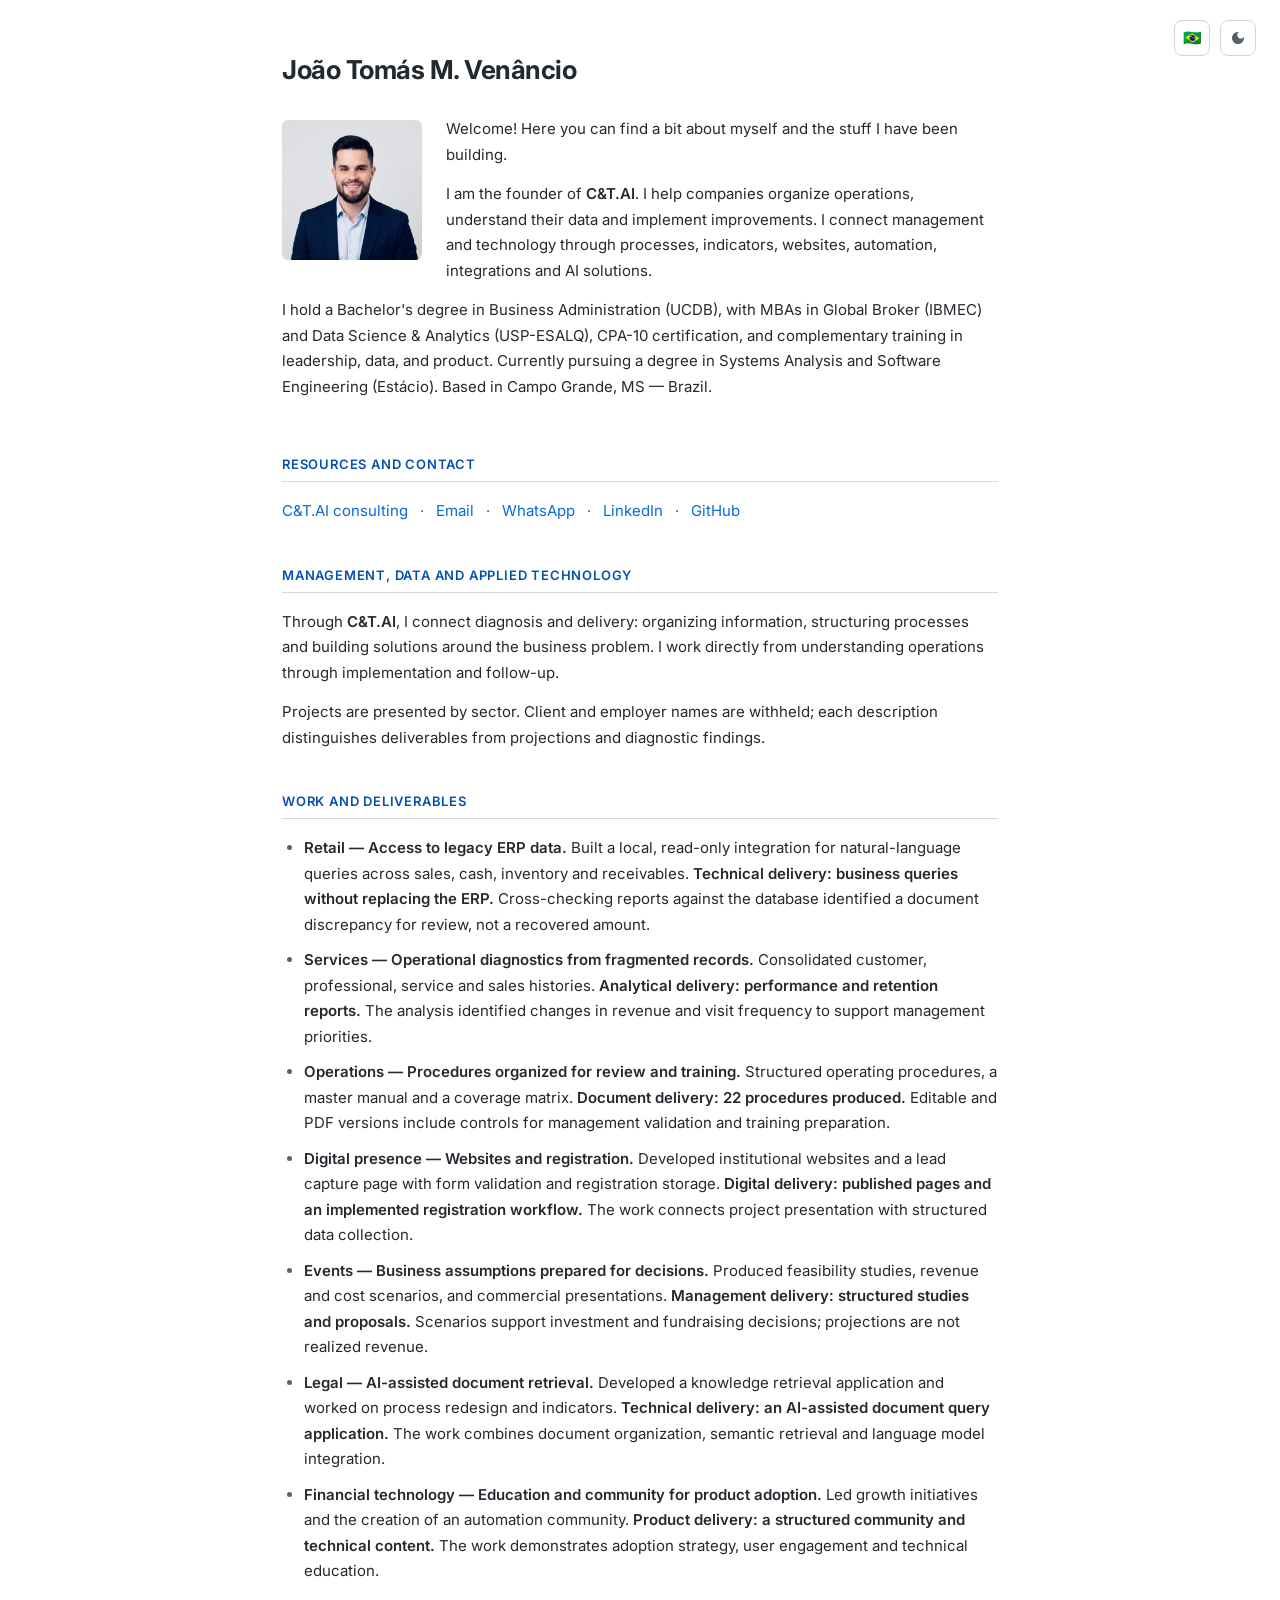
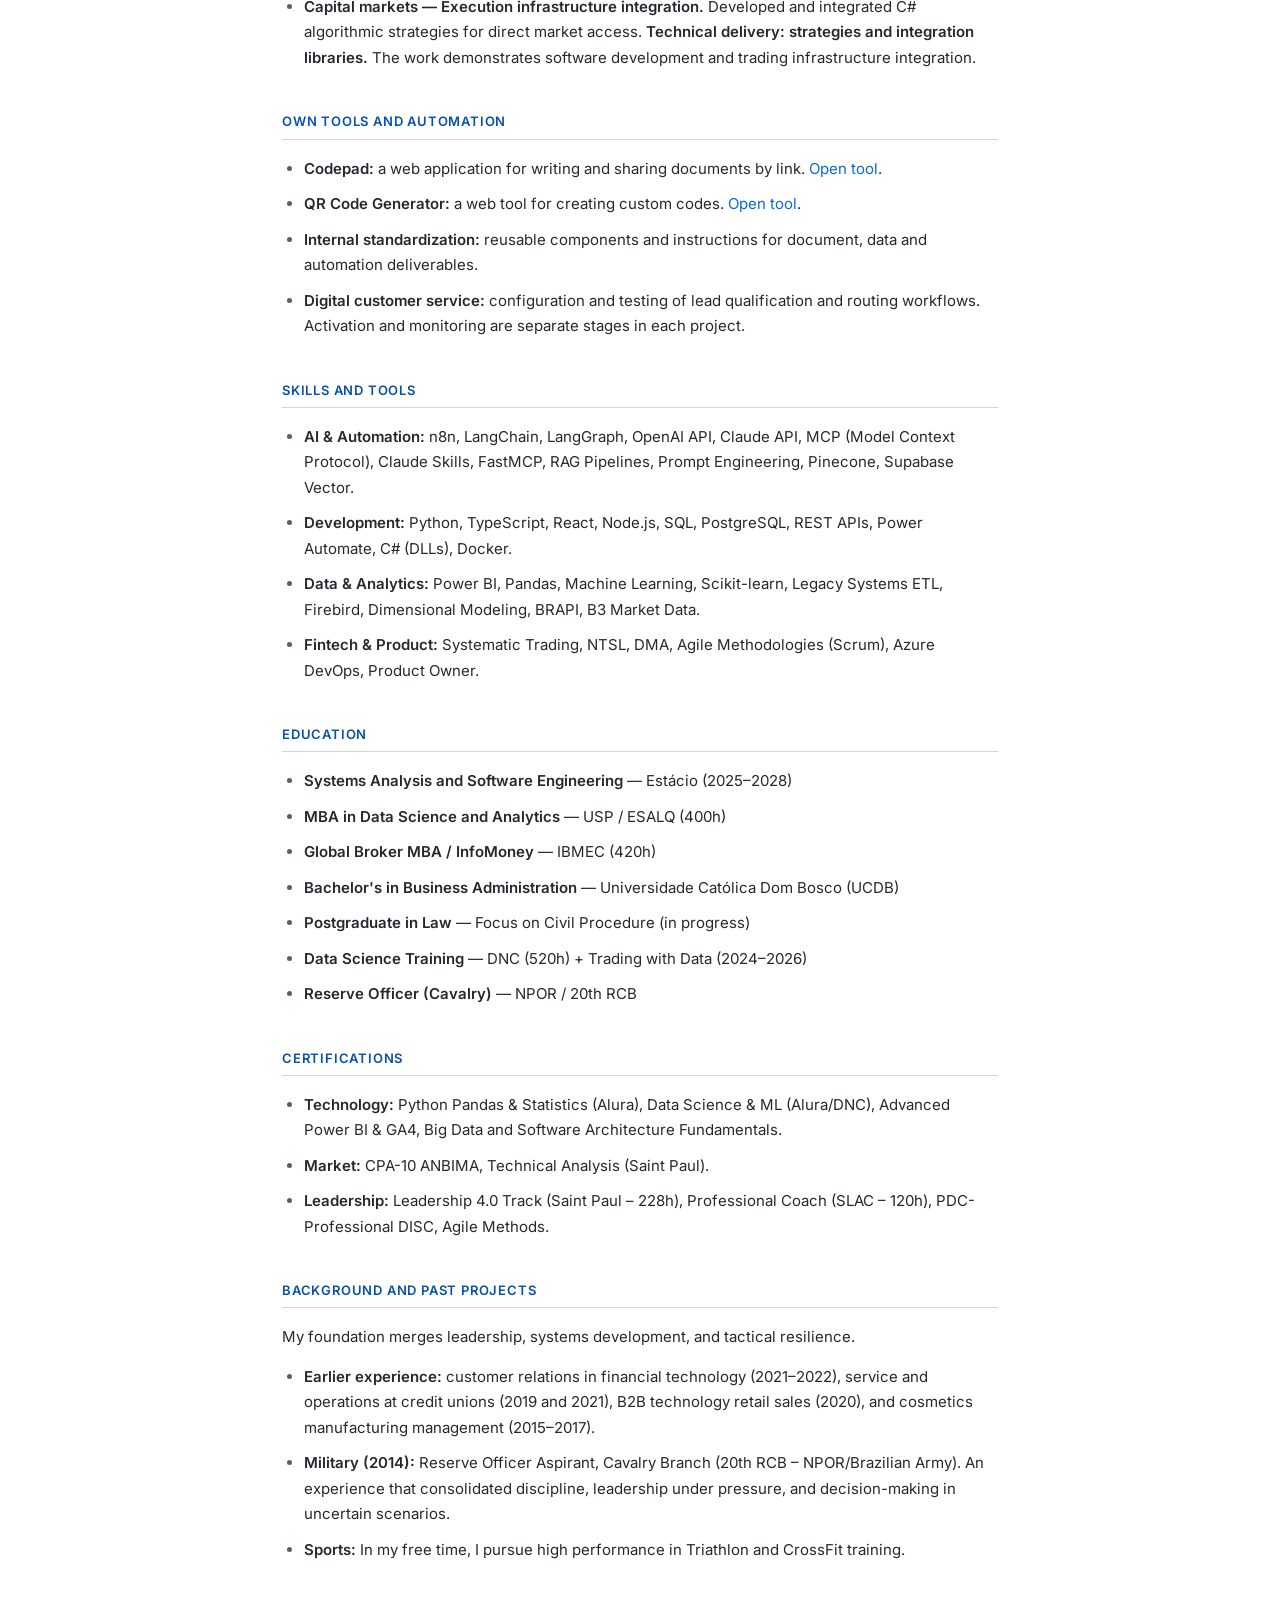
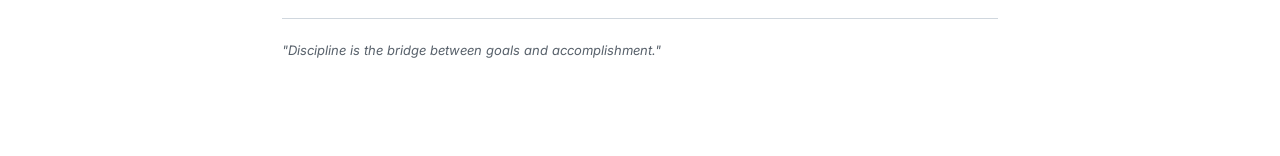
==== index-en.html @ 9bce6bfe "Align portfolio with management data and applied technology" ====
<!DOCTYPE html>
<html lang="en-US">
<head>
    <meta charset="UTF-8">
    <meta name="viewport" content="width=device-width, initial-scale=1.0">
    <title>João Tomás M. Venâncio | Portfolio</title><link rel="icon" type="image/png" href="assets/favicon.png">
    <meta name="description" content="Management, data and applied technology. Deliverables in processes, operational analysis, websites, automation and AI.">
    <style>
        @import url('https://fonts.googleapis.com/css2?family=Inter:wght@400;500;600;700&display=swap');

        :root {
            --bg: #ffffff;
            --text: #24292f;
            --muted: #57606a;
            --link: #0969da;
            --border: #d0d7de;
            --heading: #0550ae;
            --hover-bg: #f6f8fa;
        }

        [data-theme="dark"] {
            --bg: #0d1117;
            --text: #c9d1d9;
            --muted: #8b949e;
            --link: #58a6ff;
            --border: #30363d;
            --heading: #79c0ff;
            --hover-bg: #161b22;
        }

        * { box-sizing: border-box; margin: 0; padding: 0; }

        body {
            font-family: 'Inter', -apple-system, BlinkMacSystemFont, sans-serif;
            background: var(--bg);
            color: var(--text);
            line-height: 1.7;
            font-size: 15px;
            max-width: 780px;
            margin: 0 auto;
            padding: 48px 32px 80px;
            transition: background 0.3s, color 0.3s;
        }

        /* Controls */
        .controls {
            position: fixed;
            top: 20px;
            right: 24px;
            display: flex;
            gap: 10px;
            z-index: 100;
        }

        .ctrl-btn {
            background: var(--bg);
            border: 1px solid var(--border);
            border-radius: 8px;
            width: 36px;
            height: 36px;
            display: flex;
            align-items: center;
            justify-content: center;
            cursor: pointer;
            color: var(--muted);
            text-decoration: none;
            font-size: 15px;
            transition: all 0.2s;
        }

        .ctrl-btn:hover {
            color: var(--text);
            border-color: var(--muted);
            background: var(--hover-bg);
        }

        .ctrl-btn svg { width: 16px; height: 16px; fill: currentColor; }

        [data-theme="dark"] .icon-moon { display: none; }
        :root:not([data-theme="dark"]) .icon-sun { display: none; }

        /* Typography */
        h1 {
            font-size: 26px;
            font-weight: 700;
            letter-spacing: -0.5px;
            margin-bottom: 24px;
            color: var(--text);
        }

        h2 {
            font-size: 13px;
            font-weight: 600;
            color: var(--heading);
            text-transform: uppercase;
            letter-spacing: 0.8px;
            border-bottom: 1px solid var(--border);
            padding-bottom: 6px;
            margin: 40px 0 16px;
        }

        p {
            margin-bottom: 14px;
            color: var(--text);
        }

        a {
            color: var(--link);
            text-decoration: none;
        }

        a:hover { text-decoration: underline; }

        strong { font-weight: 600; }

        /* Intro with floated image */
        .intro::after {
            content: "";
            display: table;
            clear: both;
        }

        .profile-img {
            float: left;
            width: 140px;
            height: 140px;
            object-fit: cover;
            object-position: top;
            border-radius: 6px;
            margin: 4px 24px 12px 0;
            cursor: pointer;
            transition: opacity 0.3s;
        }

        .profile-img:hover { opacity: 0.85; }

        /* Lists */
        ul {
            padding-left: 22px;
            margin-bottom: 16px;
        }

        li {
            margin-bottom: 10px;
            color: var(--text);
        }

        li::marker {
            color: var(--muted);
        }

        /* Resources inline */
        .resources {
            list-style: none;
            padding-left: 0;
        }

        .resources li {
            display: inline;
            margin-right: 8px;
        }

        .resources li::after {
            content: " ·";
            color: var(--muted);
            margin-left: 8px;
        }

        .resources li:last-child::after { content: ""; }

        /* Footer quote */
        .closing {
            margin-top: 56px;
            padding-top: 20px;
            border-top: 1px solid var(--border);
            font-size: 13px;
            color: var(--muted);
            font-style: italic;
        }

        /* Mobile */
        @media (max-width: 600px) {
            body { padding: 64px 20px 60px; }

            .profile-img {
                float: none;
                display: block;
                width: 120px;
                height: 120px;
                margin: 0 0 20px;
            }

            h1 { font-size: 22px; }

            .controls { top: 14px; right: 14px; }
        }
    </style>
    <script>
        const savedTheme = localStorage.getItem('theme');
        if (savedTheme === 'dark') {
            document.documentElement.setAttribute('data-theme', 'dark');
        }
    </script>
</head>
<body>

    <div class="controls">
        <a href="index.html" class="ctrl-btn" title="Versão em Português">🇧🇷</a>
        <button id="theme-toggle" class="ctrl-btn" aria-label="Toggle theme">
            <svg class="icon-sun" viewBox="0 0 24 24"><path d="M12 7c-2.76 0-5 2.24-5 5s2.24 5 5 5 5-2.24 5-5-2.24-5-5-5zM2 13h2c.55 0 1-.45 1-1s-.45-1-1-1H2c-.55 0-1 .45-1 1s.45 1 1 1zm18 0h2c.55 0 1-.45 1-1s-.45-1-1-1h-2c-.55 0-1 .45-1 1s.45 1 1 1zM11 2v2c0 .55.45 1 1 1s1-.45 1-1V2c0-.55-.45-1-1-1s-1 .45-1 1zm0 18v2c0 .55.45 1 1 1s1-.45 1-1v-2c0-.55-.45-1-1-1s-1 .45-1 1zM5.99 4.58c-.39-.39-1.03-.39-1.41 0-.39.39-.39 1.03 0 1.41l1.06 1.06c.39.39 1.03.39 1.41 0 .39-.39.39-1.03 0-1.41L5.99 4.58zm12.37 12.37c-.39-.39-1.03-.39-1.41 0-.39.39-.39 1.03 0 1.41l1.06 1.06c.39.39 1.03.39 1.41 0 .39-.39.39-1.03 0-1.41l-1.06-1.06zm1.06-10.96c.39-.39.39-1.03 0-1.41-.39-.39-1.03-.39-1.41 0l-1.06 1.06c-.39.39-.39 1.03 0 1.41.39.39 1.03.39 1.41 0l1.06-1.06zM7.05 18.36c.39-.39.39-1.03 0-1.41-.39-.39-1.03-.39-1.41 0l-1.06 1.06c-.39.39-.39 1.03 0 1.41.39.39 1.03.39 1.41 0l1.06-1.06z"/></svg>
            <svg class="icon-moon" viewBox="0 0 24 24"><path d="M12 3c-4.97 0-9 4.03-9 9s4.03 9 9 9 9-4.03 9-9c0-.46-.04-.92-.1-1.36-.98 1.37-2.58 2.26-4.4 2.26-3.03 0-5.5-2.47-5.5-5.5 0-1.82.89-3.42 2.26-4.4-.44-.06-.9-.1-1.36-.1z"/></svg>
        </button>
    </div>

    <h1>João Tomás M. Venâncio</h1>

    <div class="intro">
        <img id="profile-photo" src="assets/image_jt.jpg" alt="João Tomás Venâncio" class="profile-img">

        <p>Welcome! Here you can find a bit about myself and the stuff I have been building.</p>

        <p>I am the founder of <strong>C&amp;T.AI</strong>. I help companies organize operations, understand their data and implement improvements. I connect management and technology through processes, indicators, websites, automation, integrations and AI solutions.</p>

        <p>I hold a Bachelor's degree in Business Administration (UCDB), with MBAs in Global Broker (IBMEC) and Data Science & Analytics (USP-ESALQ), CPA-10 certification, and complementary training in leadership, data, and product. Currently pursuing a degree in Systems Analysis and Software Engineering (Estácio). Based in Campo Grande, MS — Brazil.</p>
    </div>

    <h2>Resources and Contact</h2>
    <ul class="resources">
        <li><a href="https://codetrade.me/">C&amp;T.AI consulting</a></li>
        <li><a href="mailto:joao@codetrade.me">Email</a></li>
        <li><a href="https://wa.me/5567992265673" target="_blank" rel="noopener">WhatsApp</a></li>
        <li><a href="https://www.linkedin.com/in/joao-tomas-martins-venancio/" target="_blank" rel="noopener">LinkedIn</a></li>
        <li><a href="https://github.com/codetradeai" target="_blank" rel="noopener">GitHub</a></li>
    </ul>

    <h2>Management, Data and Applied Technology</h2>
    <p>Through <strong>C&amp;T.AI</strong>, I connect diagnosis and delivery: organizing information, structuring processes and building solutions around the business problem. I work directly from understanding operations through implementation and follow-up.</p>
    <p class="meta">Projects are presented by sector. Client and employer names are withheld; each description distinguishes deliverables from projections and diagnostic findings.</p>
    <h2>Work and deliverables</h2>
    <ul>
        <li><strong>Retail — Access to legacy ERP data.</strong> Built a local, read-only integration for natural-language queries across sales, cash, inventory and receivables. <strong>Technical delivery: business queries without replacing the ERP.</strong> Cross-checking reports against the database identified a document discrepancy for review, not a recovered amount.</li>
        <li><strong>Services — Operational diagnostics from fragmented records.</strong> Consolidated customer, professional, service and sales histories. <strong>Analytical delivery: performance and retention reports.</strong> The analysis identified changes in revenue and visit frequency to support management priorities.</li>
        <li><strong>Operations — Procedures organized for review and training.</strong> Structured operating procedures, a master manual and a coverage matrix. <strong>Document delivery: 22 procedures produced.</strong> Editable and PDF versions include controls for management validation and training preparation.</li>
        <li><strong>Digital presence — Websites and registration.</strong> Developed institutional websites and a lead capture page with form validation and registration storage. <strong>Digital delivery: published pages and an implemented registration workflow.</strong> The work connects project presentation with structured data collection.</li>
        <li><strong>Events — Business assumptions prepared for decisions.</strong> Produced feasibility studies, revenue and cost scenarios, and commercial presentations. <strong>Management delivery: structured studies and proposals.</strong> Scenarios support investment and fundraising decisions; projections are not realized revenue.</li>
        <li><strong>Legal — AI-assisted document retrieval.</strong> Developed a knowledge retrieval application and worked on process redesign and indicators. <strong>Technical delivery: an AI-assisted document query application.</strong> The work combines document organization, semantic retrieval and language model integration.</li>
        <li><strong>Financial technology — Education and community for product adoption.</strong> Led growth initiatives and the creation of an automation community. <strong>Product delivery: a structured community and technical content.</strong> The work demonstrates adoption strategy, user engagement and technical education.</li>
        <li><strong>Capital markets — Execution infrastructure integration.</strong> Developed and integrated C# algorithmic strategies for direct market access. <strong>Technical delivery: strategies and integration libraries.</strong> The work demonstrates software development and trading infrastructure integration.</li>
    </ul>
    <h2>Own tools and automation</h2>
    <ul>
        <li><strong>Codepad:</strong> a web application for writing and sharing documents by link. <a href="https://code-pad.codetrade.me/" target="_blank" rel="noopener">Open tool</a>.</li>
        <li><strong>QR Code Generator:</strong> a web tool for creating custom codes. <a href="https://qr-code.codetrade.me/" target="_blank" rel="noopener">Open tool</a>.</li>
        <li><strong>Internal standardization:</strong> reusable components and instructions for document, data and automation deliverables.</li>
        <li><strong>Digital customer service:</strong> configuration and testing of lead qualification and routing workflows. Activation and monitoring are separate stages in each project.</li>
    </ul>

    <h2>Skills and Tools</h2>
    <ul>
        <li><strong>AI & Automation:</strong> n8n, LangChain, LangGraph, OpenAI API, Claude API, MCP (Model Context Protocol), Claude Skills, FastMCP, RAG Pipelines, Prompt Engineering, Pinecone, Supabase Vector.</li>
        <li><strong>Development:</strong> Python, TypeScript, React, Node.js, SQL, PostgreSQL, REST APIs, Power Automate, C# (DLLs), Docker.</li>
        <li><strong>Data & Analytics:</strong> Power BI, Pandas, Machine Learning, Scikit-learn, Legacy Systems ETL, Firebird, Dimensional Modeling, BRAPI, B3 Market Data.</li>
        <li><strong>Fintech & Product:</strong> Systematic Trading, NTSL, DMA, Agile Methodologies (Scrum), Azure DevOps, Product Owner.</li>
    </ul>

    <h2>Education</h2>
    <ul>
        <li><strong>Systems Analysis and Software Engineering</strong> — Estácio (2025–2028)</li>
        <li><strong>MBA in Data Science and Analytics</strong> — USP / ESALQ (400h)</li>
        <li><strong>Global Broker MBA / InfoMoney</strong> — IBMEC (420h)</li>
        <li><strong>Bachelor's in Business Administration</strong> — Universidade Católica Dom Bosco (UCDB)</li>
        <li><strong>Postgraduate in Law</strong> — Focus on Civil Procedure (in progress)</li>
        <li><strong>Data Science Training</strong> — DNC (520h) + Trading with Data (2024–2026)</li>
        <li><strong>Reserve Officer (Cavalry)</strong> — NPOR / 20th RCB</li>
    </ul>

    <h2>Certifications</h2>
    <ul>
        <li><strong>Technology:</strong> Python Pandas & Statistics (Alura), Data Science & ML (Alura/DNC), Advanced Power BI & GA4, Big Data and Software Architecture Fundamentals.</li>
        <li><strong>Market:</strong> CPA-10 ANBIMA, Technical Analysis (Saint Paul).</li>
        <li><strong>Leadership:</strong> Leadership 4.0 Track (Saint Paul – 228h), Professional Coach (SLAC – 120h), PDC-Professional DISC, Agile Methods.</li>
    </ul>

    <h2>Background and Past Projects</h2>
    <p>My foundation merges leadership, systems development, and tactical resilience.</p>
    <ul>
        <li><strong>Earlier experience:</strong> customer relations in financial technology (2021–2022), service and operations at credit unions (2019 and 2021), B2B technology retail sales (2020), and cosmetics manufacturing management (2015–2017).</li>
        <li><strong>Military (2014):</strong> Reserve Officer Aspirant, Cavalry Branch (20th RCB – NPOR/Brazilian Army). An experience that consolidated discipline, leadership under pressure, and decision-making in uncertain scenarios.</li>
        <li><strong>Sports:</strong> In my free time, I pursue high performance in Triathlon and CrossFit training.</li>
    </ul>

    <p class="closing">"Discipline is the bridge between goals and accomplishment."</p>

    <script>
        const themeToggleBtn = document.getElementById('theme-toggle');
        const profilePhoto = document.getElementById('profile-photo');

        themeToggleBtn.addEventListener('click', () => {
            let theme = document.documentElement.getAttribute('data-theme');
            let switchToTheme = theme === 'dark' ? 'light' : 'dark';

            if (switchToTheme === 'dark') {
                document.documentElement.setAttribute('data-theme', 'dark');
            } else {
                document.documentElement.removeAttribute('data-theme');
            }
            localStorage.setItem('theme', switchToTheme);
        });

        if (profilePhoto) {
            const savedPhoto = localStorage.getItem('profilePhoto');
            if (savedPhoto) profilePhoto.src = savedPhoto;

            profilePhoto.addEventListener('click', () => {
                const isDefault = profilePhoto.src.endsWith('assets/image_jt.jpg');
                const newSrc = isDefault ? 'assets/image_jt_2.JPG' : 'assets/image_jt.jpg';
                profilePhoto.src = newSrc;
                localStorage.setItem('profilePhoto', newSrc);
            });
        }
    </script>
</body>
</html>
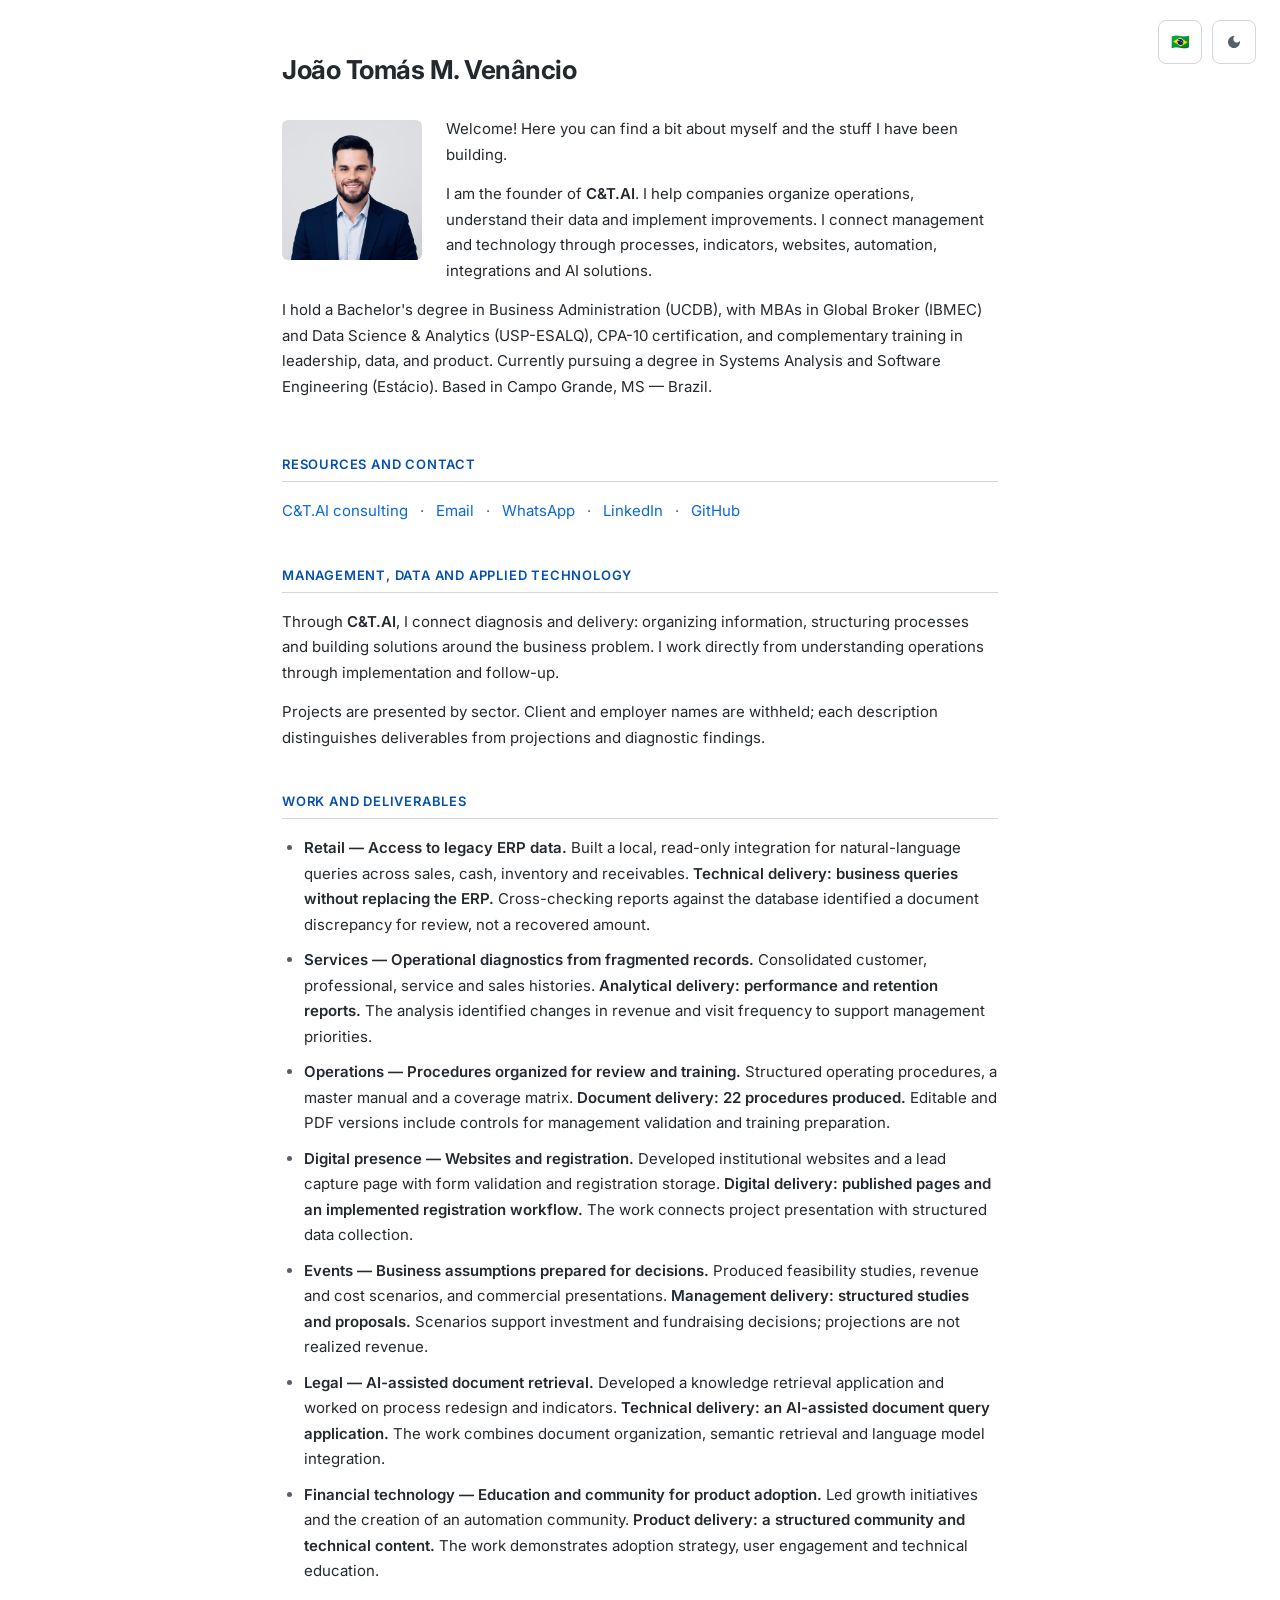
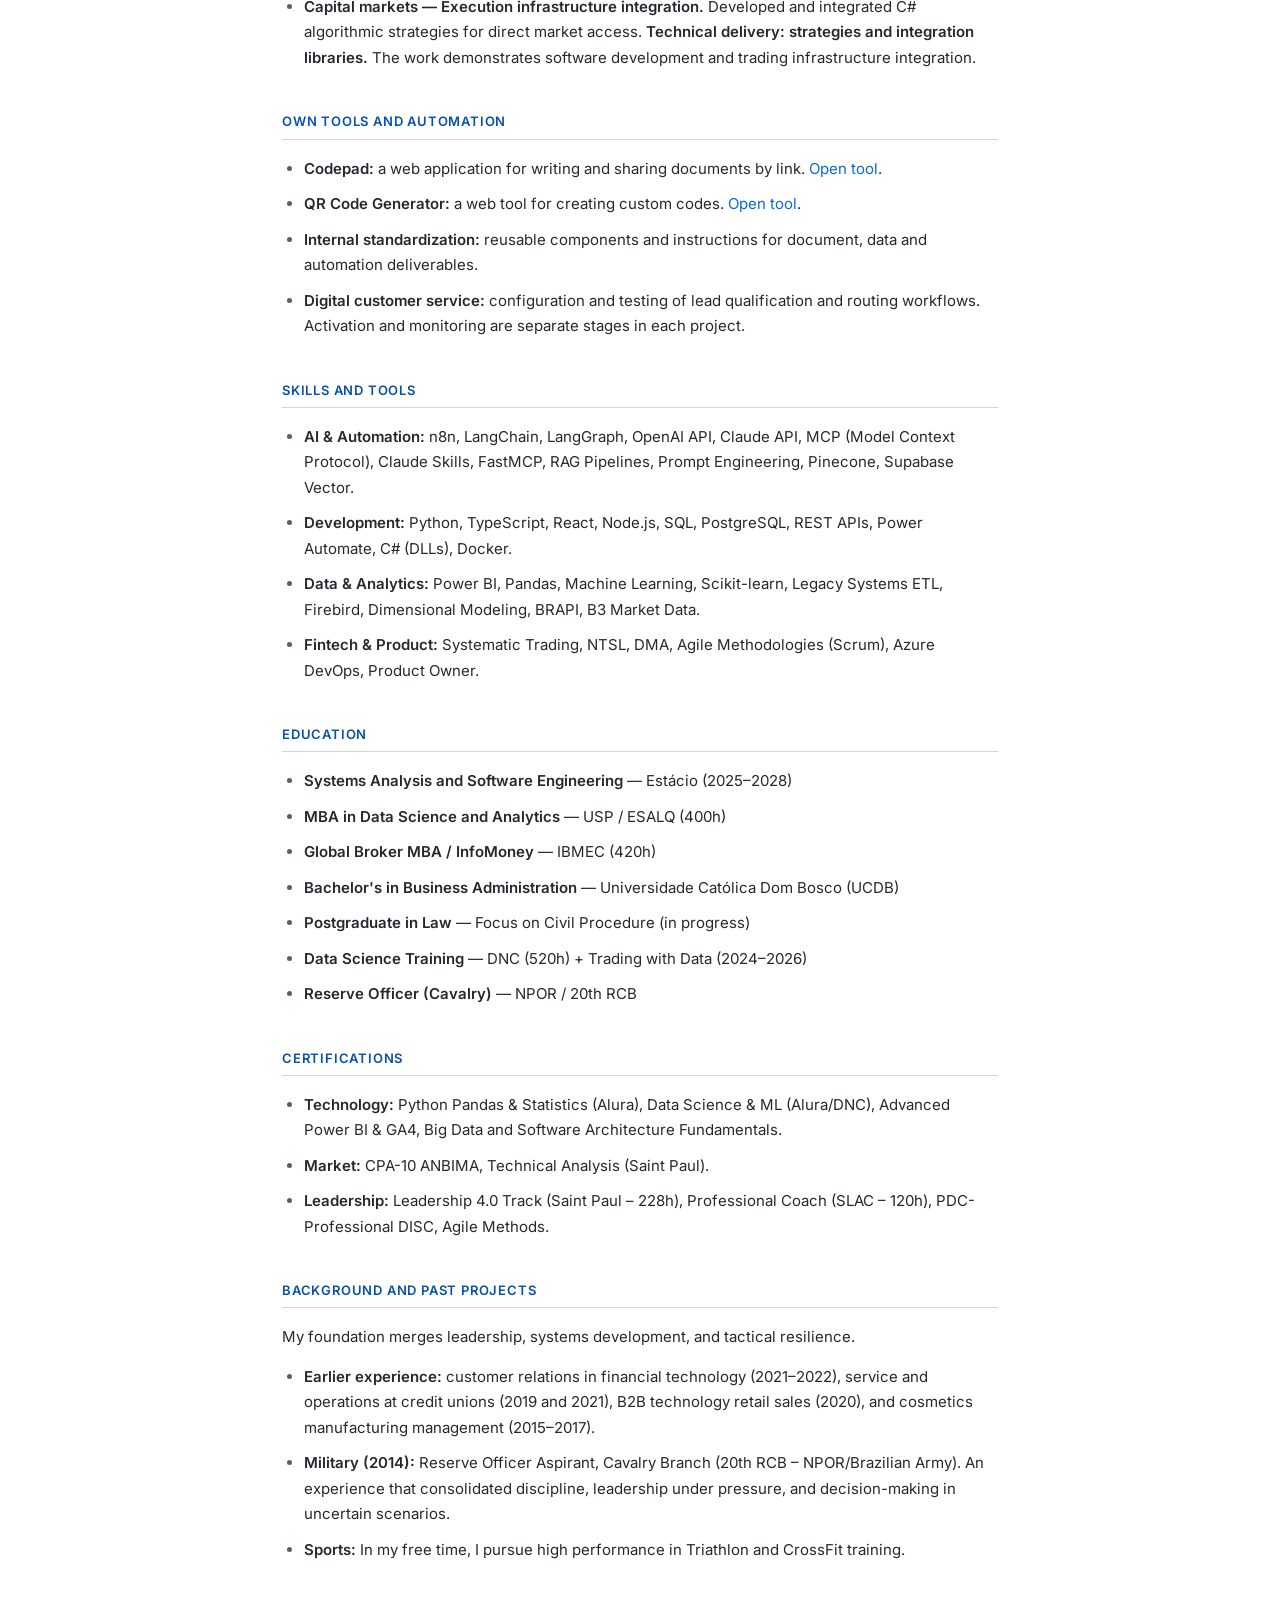
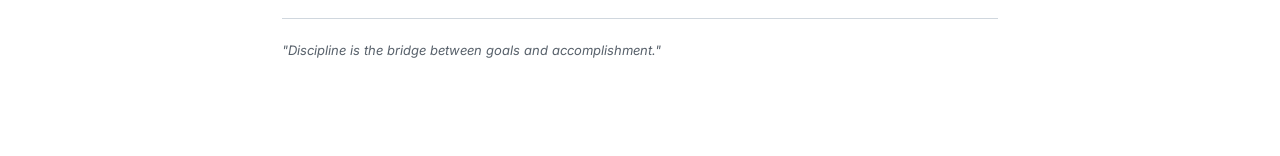
==== commit 9543db26: "Refine portfolio feedback and respect reduced motion" ====
--- a/index-en.html
+++ b/index-en.html
@@ -201,6 +201,7 @@
             document.documentElement.setAttribute('data-theme', 'dark');
         }
     </script>
+    <link rel="stylesheet" href="assets/motion.css?v=1">
 </head>
 <body>
 
@@ -215,7 +216,7 @@
     <h1>João Tomás M. Venâncio</h1>
 
     <div class="intro">
-        <img id="profile-photo" src="assets/image_jt.jpg" alt="João Tomás Venâncio" class="profile-img">
+        <img id="profile-photo" src="assets/image_jt.jpg" alt="João Tomás Venâncio" class="profile-img" role="button" tabindex="0" aria-label="Change profile photo">
 
         <p>Welcome! Here you can find a bit about myself and the stuff I have been building.</p>
 
@@ -308,6 +309,9 @@
         });
 
         if (profilePhoto) {
+            profilePhoto.addEventListener('keydown', event => {
+                if (event.key === 'Enter' || event.key === ' ') { event.preventDefault(); profilePhoto.click(); }
+            });
             const savedPhoto = localStorage.getItem('profilePhoto');
             if (savedPhoto) profilePhoto.src = savedPhoto;
 
--- a/assets/motion.css
+++ b/assets/motion.css
@@ -0,0 +1,12 @@
+/* Subtle feedback while preserving the portfolio typography and palette. */
+:root { --motion-fast: 150ms; }
+body, p, li, h1, h2, a, .ctrl-btn, .closing, .meta { transition: color 180ms ease, background-color 180ms ease, border-color 180ms ease; }
+a:focus-visible, button:focus-visible, .profile-img:focus-visible { outline: 2px solid var(--link); outline-offset: 4px; }
+.ctrl-btn { min-width: 44px; min-height: 44px; transition: color var(--motion-fast) ease, background-color var(--motion-fast) ease, border-color var(--motion-fast) ease, transform var(--motion-fast) ease; }
+.ctrl-btn:active { transform: scale(.96); }
+a:not(.ctrl-btn) { text-decoration: underline; text-decoration-color: transparent; text-underline-offset: 3px; transition: color var(--motion-fast) ease, text-decoration-color var(--motion-fast) ease; }
+a:not(.ctrl-btn):is(:hover, :focus-visible) { text-decoration-color: currentColor; }
+@media (prefers-reduced-motion: reduce) {
+  *, *::before, *::after { animation: none !important; transition: none !important; scroll-behavior: auto !important; }
+  .ctrl-btn:active { transform: none; }
+}
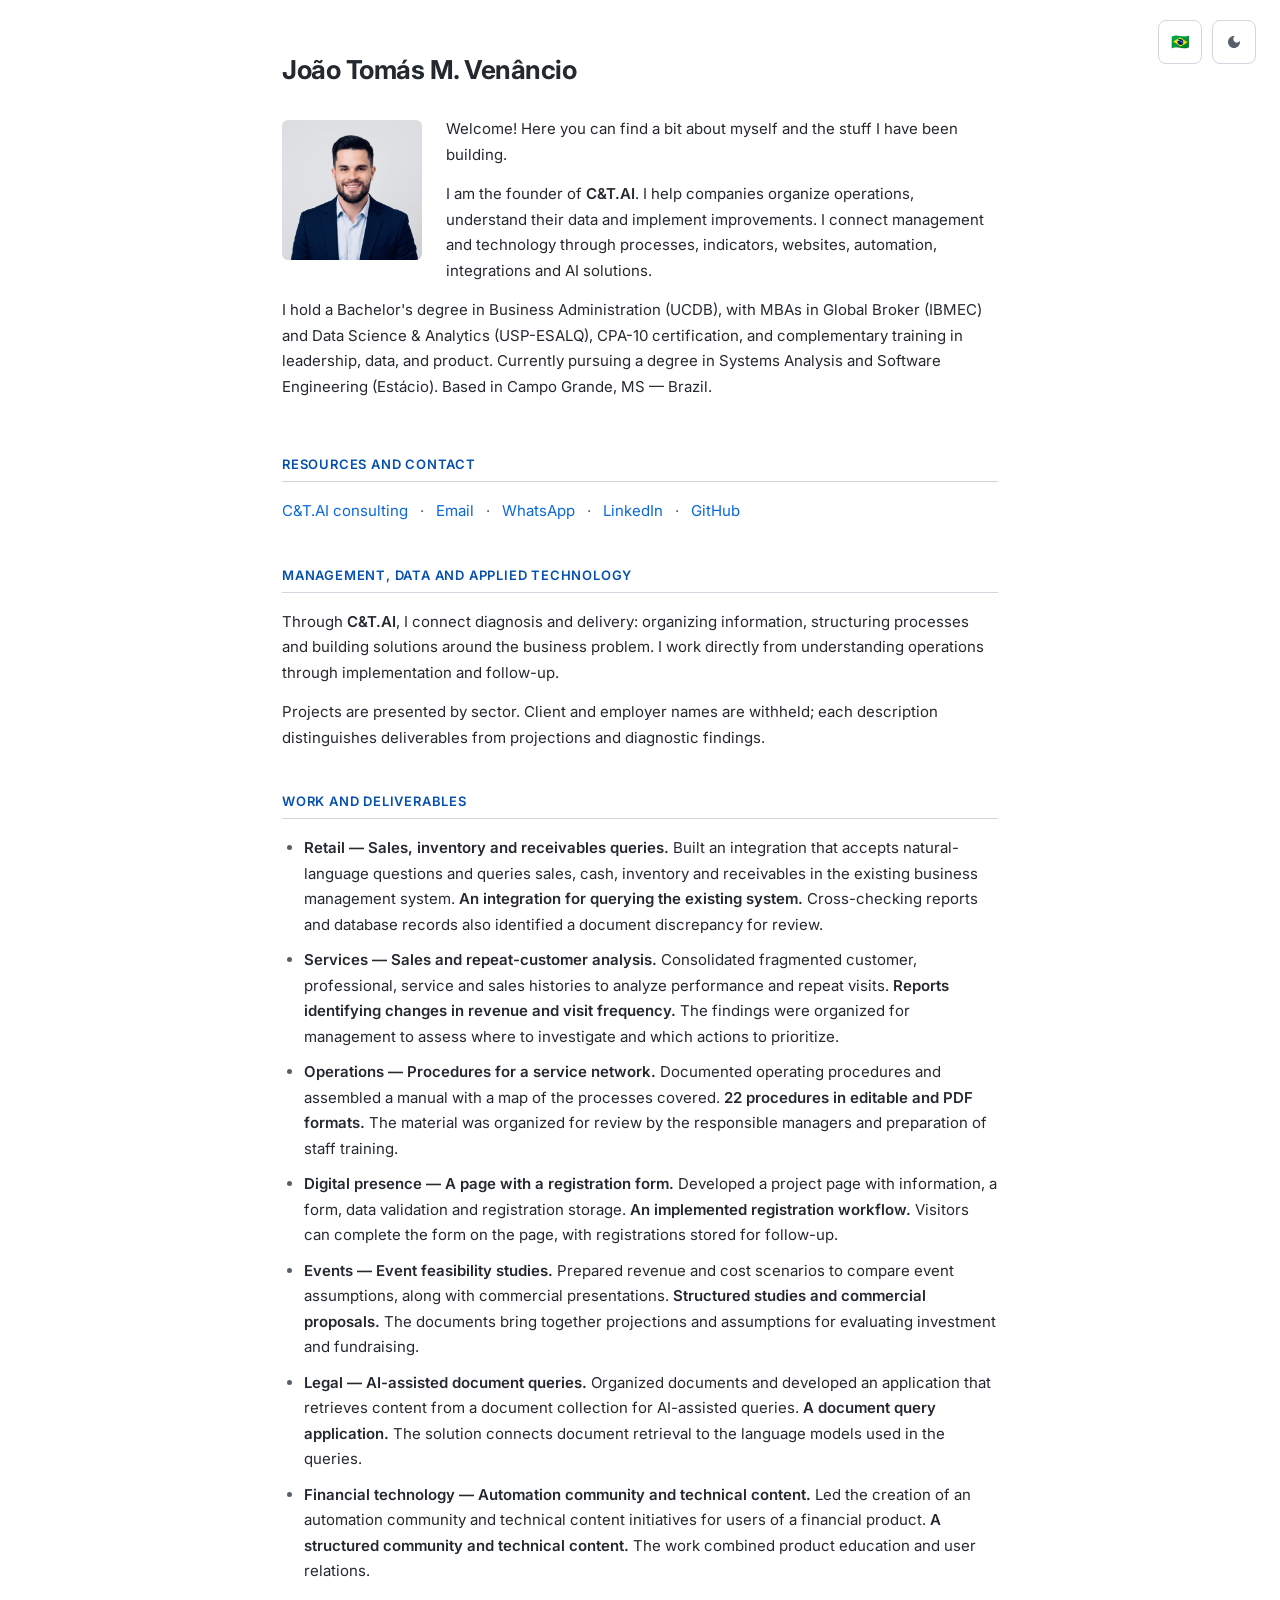
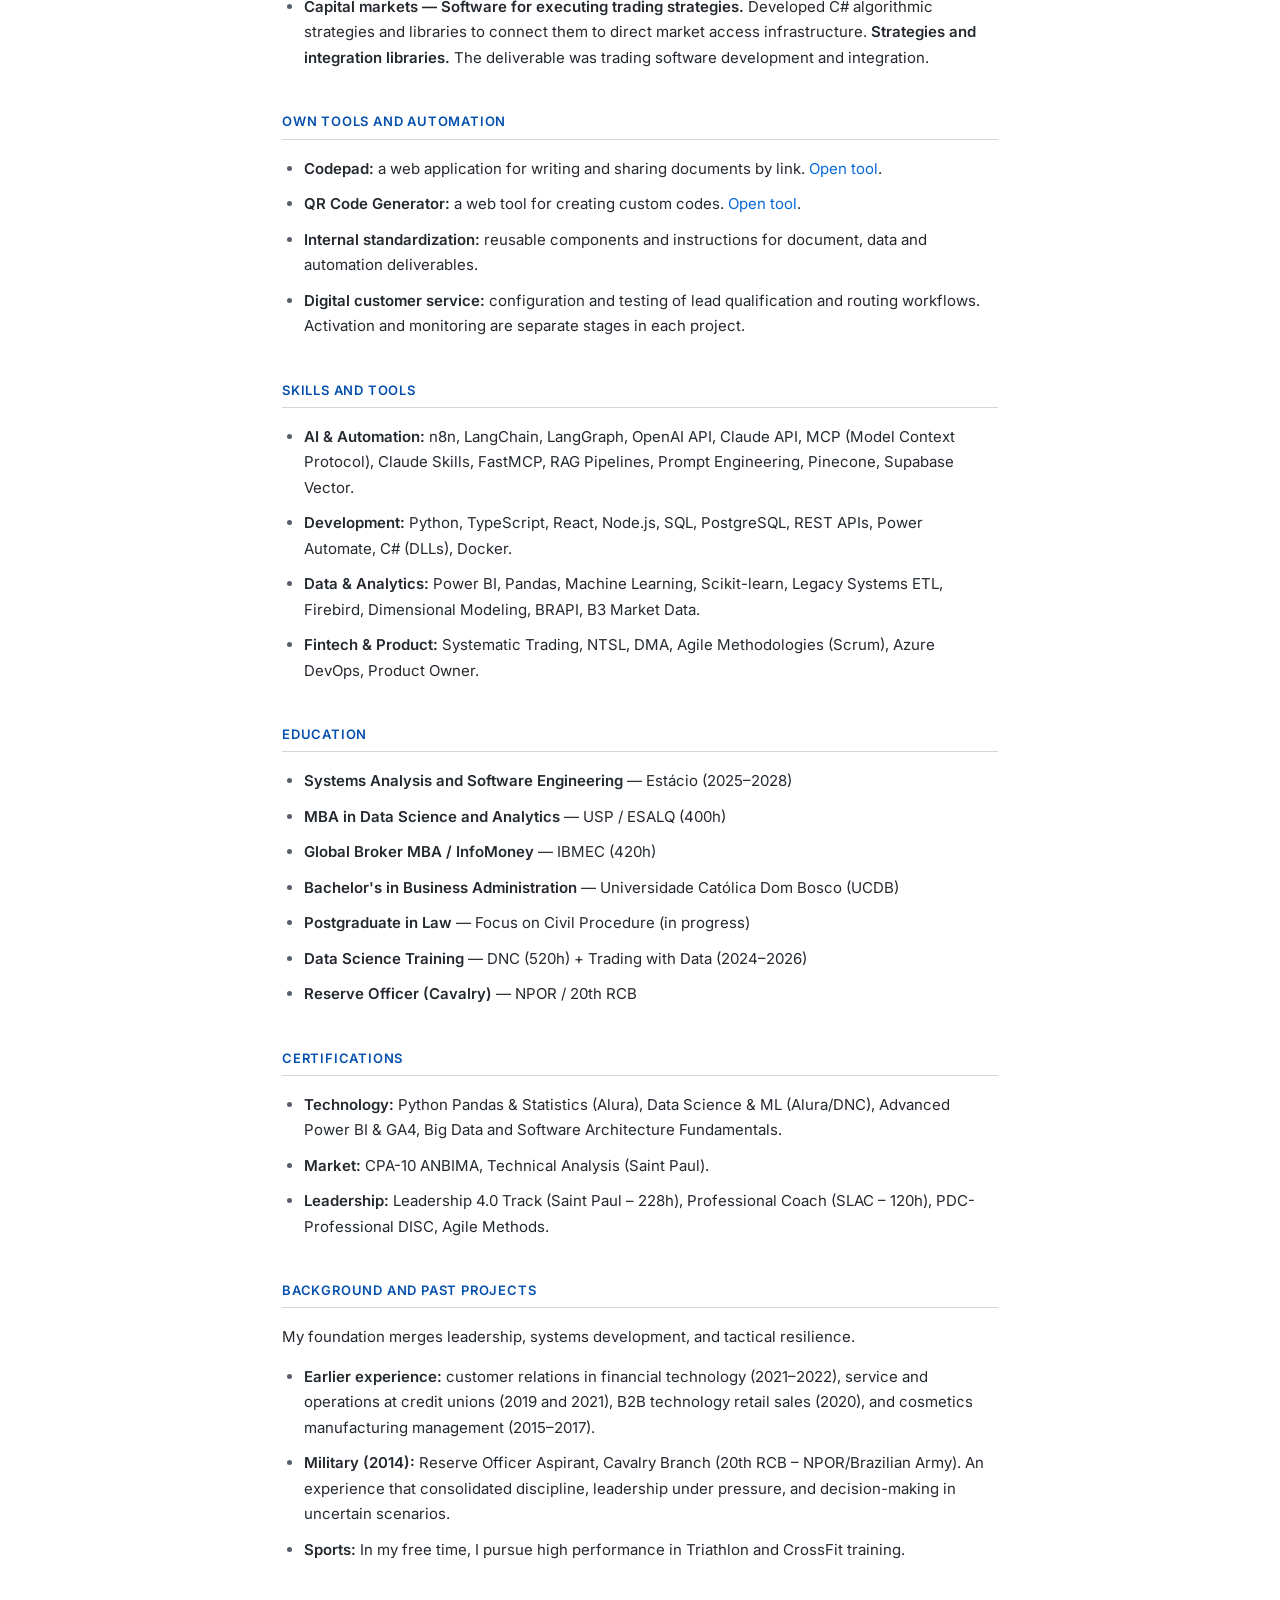
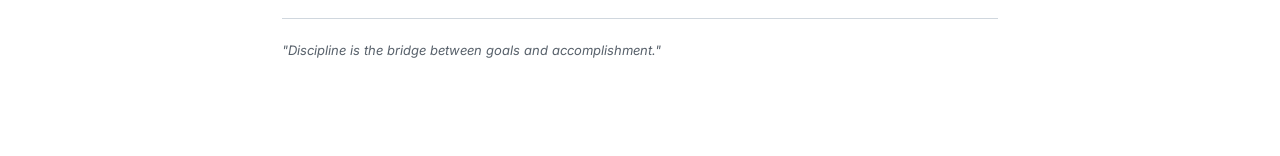
==== commit 067471a0: "Clarify project work and deliverables in both languages" ====
--- a/index-en.html
+++ b/index-en.html
@@ -239,14 +239,14 @@
     <p class="meta">Projects are presented by sector. Client and employer names are withheld; each description distinguishes deliverables from projections and diagnostic findings.</p>
     <h2>Work and deliverables</h2>
     <ul>
-        <li><strong>Retail — Access to legacy ERP data.</strong> Built a local, read-only integration for natural-language queries across sales, cash, inventory and receivables. <strong>Technical delivery: business queries without replacing the ERP.</strong> Cross-checking reports against the database identified a document discrepancy for review, not a recovered amount.</li>
-        <li><strong>Services — Operational diagnostics from fragmented records.</strong> Consolidated customer, professional, service and sales histories. <strong>Analytical delivery: performance and retention reports.</strong> The analysis identified changes in revenue and visit frequency to support management priorities.</li>
-        <li><strong>Operations — Procedures organized for review and training.</strong> Structured operating procedures, a master manual and a coverage matrix. <strong>Document delivery: 22 procedures produced.</strong> Editable and PDF versions include controls for management validation and training preparation.</li>
-        <li><strong>Digital presence — Websites and registration.</strong> Developed institutional websites and a lead capture page with form validation and registration storage. <strong>Digital delivery: published pages and an implemented registration workflow.</strong> The work connects project presentation with structured data collection.</li>
-        <li><strong>Events — Business assumptions prepared for decisions.</strong> Produced feasibility studies, revenue and cost scenarios, and commercial presentations. <strong>Management delivery: structured studies and proposals.</strong> Scenarios support investment and fundraising decisions; projections are not realized revenue.</li>
-        <li><strong>Legal — AI-assisted document retrieval.</strong> Developed a knowledge retrieval application and worked on process redesign and indicators. <strong>Technical delivery: an AI-assisted document query application.</strong> The work combines document organization, semantic retrieval and language model integration.</li>
-        <li><strong>Financial technology — Education and community for product adoption.</strong> Led growth initiatives and the creation of an automation community. <strong>Product delivery: a structured community and technical content.</strong> The work demonstrates adoption strategy, user engagement and technical education.</li>
-        <li><strong>Capital markets — Execution infrastructure integration.</strong> Developed and integrated C# algorithmic strategies for direct market access. <strong>Technical delivery: strategies and integration libraries.</strong> The work demonstrates software development and trading infrastructure integration.</li>
+        <li><strong>Retail — Sales, inventory and receivables queries.</strong> Built an integration that accepts natural-language questions and queries sales, cash, inventory and receivables in the existing business management system. <strong>An integration for querying the existing system.</strong> Cross-checking reports and database records also identified a document discrepancy for review.</li>
+        <li><strong>Services — Sales and repeat-customer analysis.</strong> Consolidated fragmented customer, professional, service and sales histories to analyze performance and repeat visits. <strong>Reports identifying changes in revenue and visit frequency.</strong> The findings were organized for management to assess where to investigate and which actions to prioritize.</li>
+        <li><strong>Operations — Procedures for a service network.</strong> Documented operating procedures and assembled a manual with a map of the processes covered. <strong>22 procedures in editable and PDF formats.</strong> The material was organized for review by the responsible managers and preparation of staff training.</li>
+        <li><strong>Digital presence — A page with a registration form.</strong> Developed a project page with information, a form, data validation and registration storage. <strong>An implemented registration workflow.</strong> Visitors can complete the form on the page, with registrations stored for follow-up.</li>
+        <li><strong>Events — Event feasibility studies.</strong> Prepared revenue and cost scenarios to compare event assumptions, along with commercial presentations. <strong>Structured studies and commercial proposals.</strong> The documents bring together projections and assumptions for evaluating investment and fundraising.</li>
+        <li><strong>Legal — AI-assisted document queries.</strong> Organized documents and developed an application that retrieves content from a document collection for AI-assisted queries. <strong>A document query application.</strong> The solution connects document retrieval to the language models used in the queries.</li>
+        <li><strong>Financial technology — Automation community and technical content.</strong> Led the creation of an automation community and technical content initiatives for users of a financial product. <strong>A structured community and technical content.</strong> The work combined product education and user relations.</li>
+        <li><strong>Capital markets — Software for executing trading strategies.</strong> Developed C# algorithmic strategies and libraries to connect them to direct market access infrastructure. <strong>Strategies and integration libraries.</strong> The deliverable was trading software development and integration.</li>
     </ul>
     <h2>Own tools and automation</h2>
     <ul>
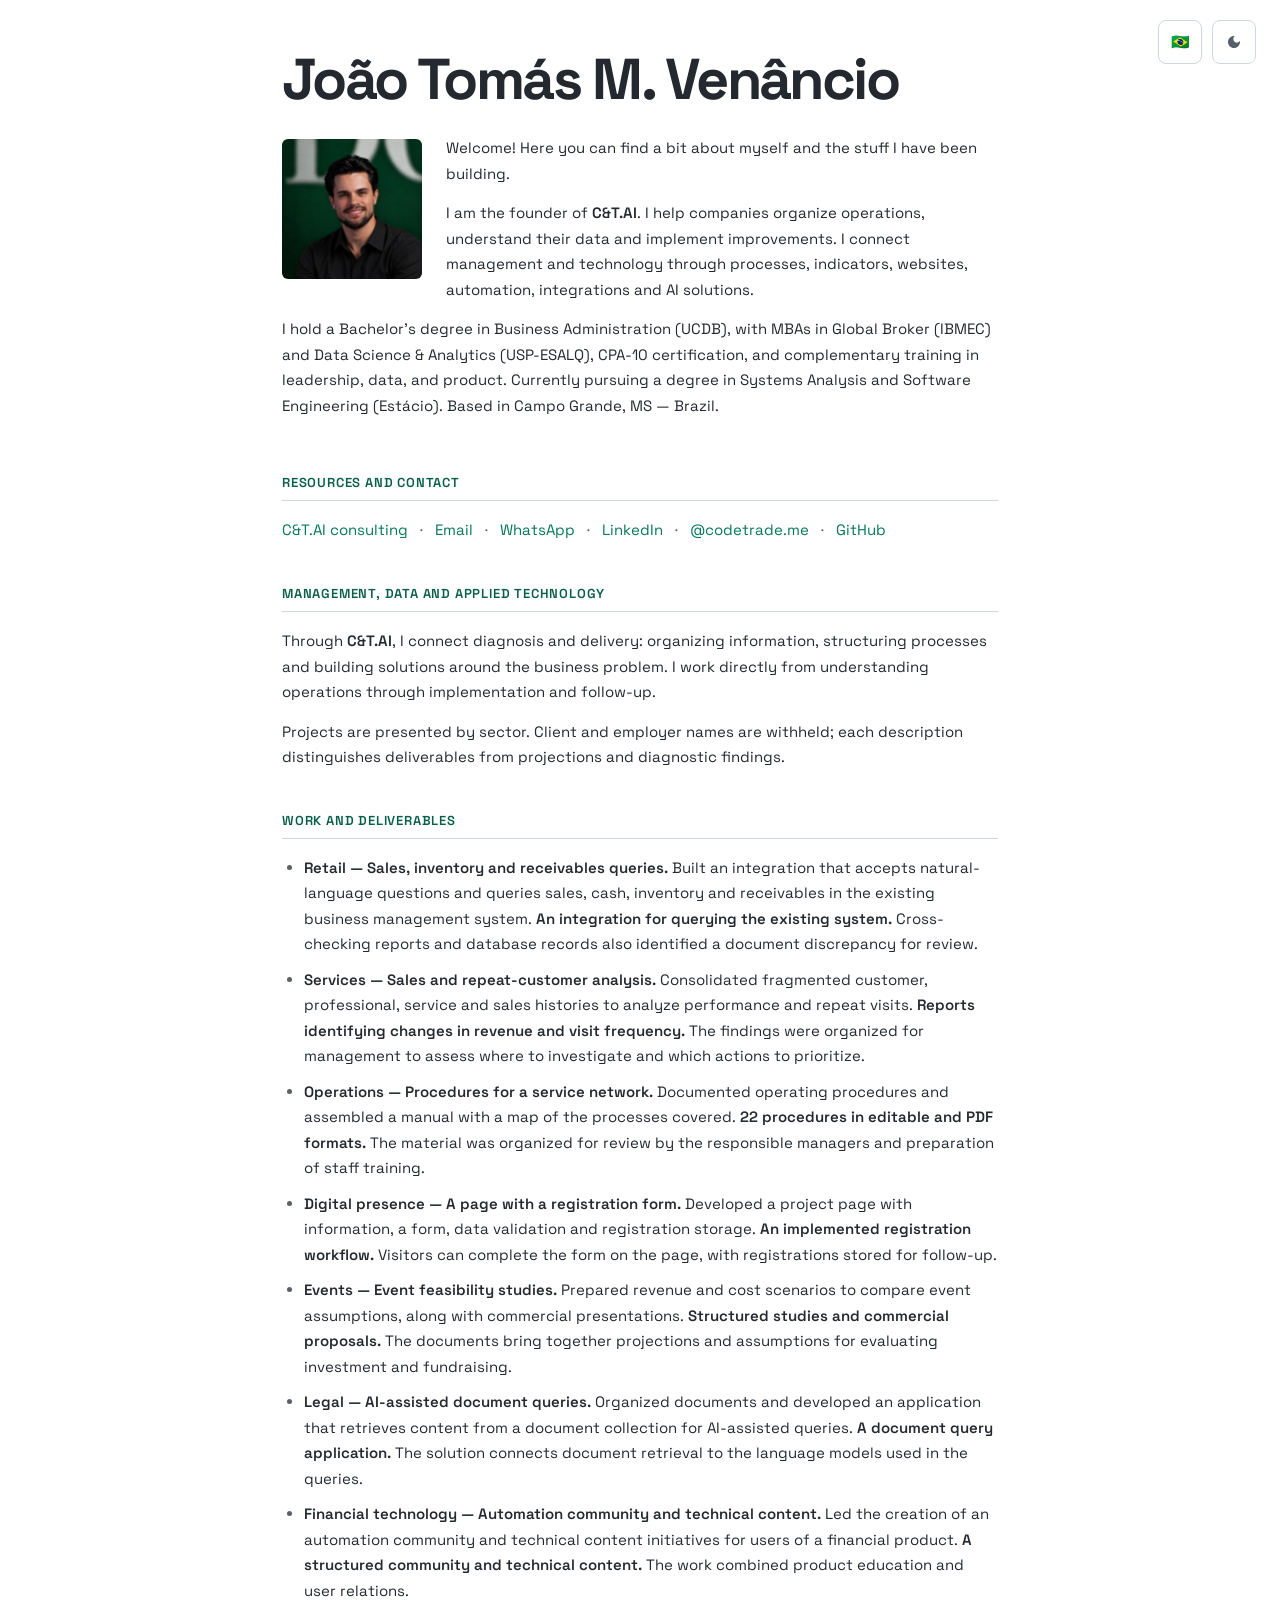
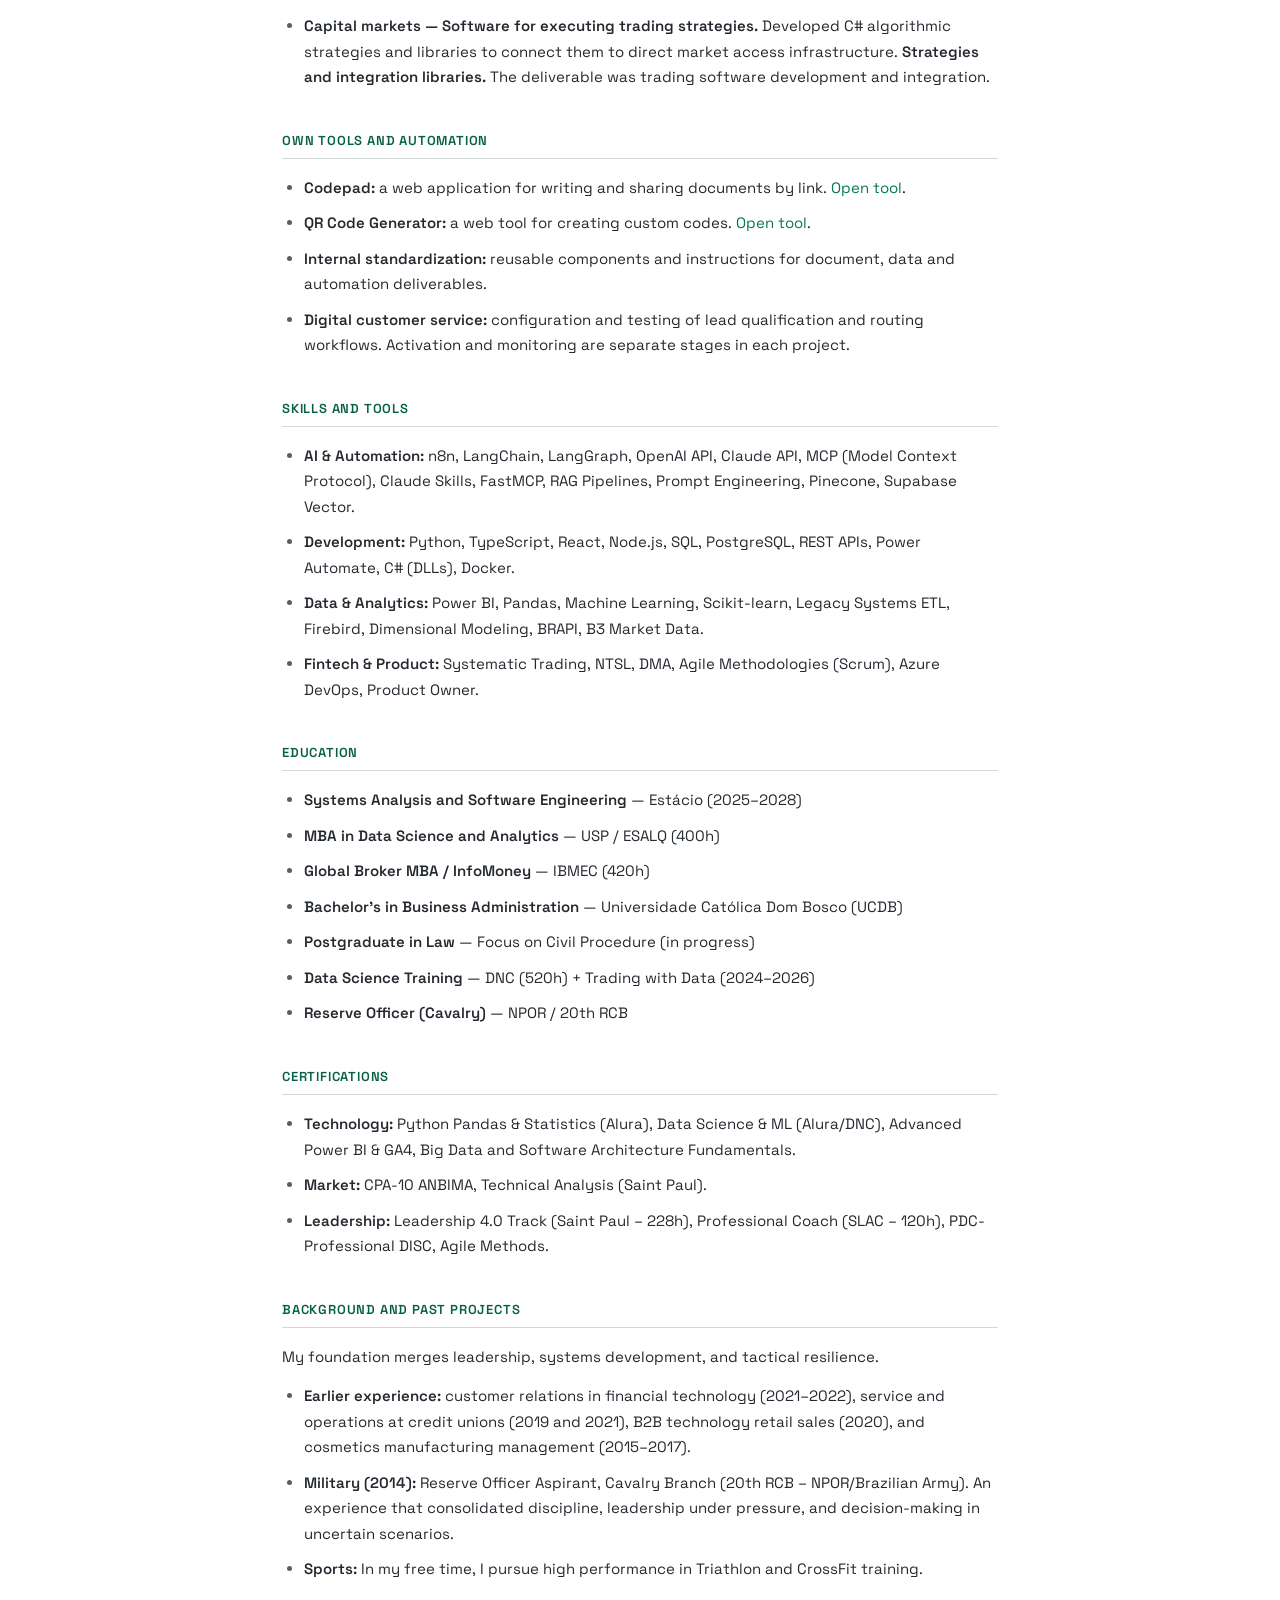
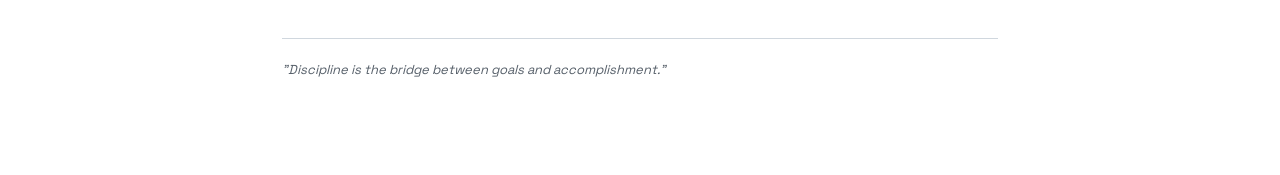
==== commit 01eb0e7a: "Unify emerald identity and refine Codetrade visual experience" ====
--- a/index-en.html
+++ b/index-en.html
@@ -3,7 +3,7 @@
 <head>
     <meta charset="UTF-8">
     <meta name="viewport" content="width=device-width, initial-scale=1.0">
-    <title>João Tomás M. Venâncio | Portfolio</title><link rel="icon" type="image/png" href="assets/favicon.png">
+    <title>João Tomás M. Venâncio | Portfolio</title><link rel="icon" type="image/svg+xml" href="assets/favicon-esmeralda.svg">
     <meta name="description" content="Management, data and applied technology. Deliverables in processes, operational analysis, websites, automation and AI.">
     <style>
         @import url('https://fonts.googleapis.com/css2?family=Inter:wght@400;500;600;700&display=swap');
@@ -12,9 +12,9 @@
             --bg: #ffffff;
             --text: #24292f;
             --muted: #57606a;
-            --link: #0969da;
+            --link: #047857;
             --border: #d0d7de;
-            --heading: #0550ae;
+            --heading: #065f46;
             --hover-bg: #f6f8fa;
         }
 
@@ -22,9 +22,9 @@
             --bg: #0d1117;
             --text: #c9d1d9;
             --muted: #8b949e;
-            --link: #58a6ff;
+            --link: #34d399;
             --border: #30363d;
-            --heading: #79c0ff;
+            --heading: #6ee7b7;
             --hover-bg: #161b22;
         }
 
@@ -202,7 +202,7 @@
         }
     </script>
     <link rel="stylesheet" href="assets/motion.css?v=1">
-</head>
+<style>@font-face{font-family:"Space Grotesk";src:url('assets/space-grotesk-latin.woff2') format('woff2');font-weight:300 700;font-display:swap;}body{font-family:"Space Grotesk",system-ui,sans-serif;}h1{letter-spacing:-.045em;line-height:1.1;font-size:clamp(2rem,5vw,3.6rem);}.profile-img{cursor:default;border-color:var(--link);object-fit:cover;}.resources a{border-color:var(--border);}:focus-visible{outline:2px solid var(--link);outline-offset:4px;}</style></head>
 <body>
 
     <div class="controls">
@@ -216,7 +216,7 @@
     <h1>João Tomás M. Venâncio</h1>
 
     <div class="intro">
-        <img id="profile-photo" src="assets/image_jt.jpg" alt="João Tomás Venâncio" class="profile-img" role="button" tabindex="0" aria-label="Change profile photo">
+        <img id="profile-photo" src="assets/jt-codetrade-esmeralda.webp" alt="João Tomás Venâncio" class="profile-img">
 
         <p>Welcome! Here you can find a bit about myself and the stuff I have been building.</p>
 
@@ -229,8 +229,9 @@
     <ul class="resources">
         <li><a href="https://codetrade.me/">C&amp;T.AI consulting</a></li>
         <li><a href="mailto:joao@codetrade.me">Email</a></li>
-        <li><a href="https://wa.me/5567992265673" target="_blank" rel="noopener">WhatsApp</a></li>
+        <li><a href="https://wa.me/5551994483251" target="_blank" rel="noopener">WhatsApp</a></li>
         <li><a href="https://www.linkedin.com/in/joao-tomas-martins-venancio/" target="_blank" rel="noopener">LinkedIn</a></li>
+        <li><a href="https://www.instagram.com/codetrade.me/" target="_blank" rel="noopener">@codetrade.me</a></li>
         <li><a href="https://github.com/codetradeai" target="_blank" rel="noopener">GitHub</a></li>
     </ul>
 
@@ -308,20 +309,6 @@
             localStorage.setItem('theme', switchToTheme);
         });
 
-        if (profilePhoto) {
-            profilePhoto.addEventListener('keydown', event => {
-                if (event.key === 'Enter' || event.key === ' ') { event.preventDefault(); profilePhoto.click(); }
-            });
-            const savedPhoto = localStorage.getItem('profilePhoto');
-            if (savedPhoto) profilePhoto.src = savedPhoto;
-
-            profilePhoto.addEventListener('click', () => {
-                const isDefault = profilePhoto.src.endsWith('assets/image_jt.jpg');
-                const newSrc = isDefault ? 'assets/image_jt_2.JPG' : 'assets/image_jt.jpg';
-                profilePhoto.src = newSrc;
-                localStorage.setItem('profilePhoto', newSrc);
-            });
-        }
     </script>
 </body>
 </html>
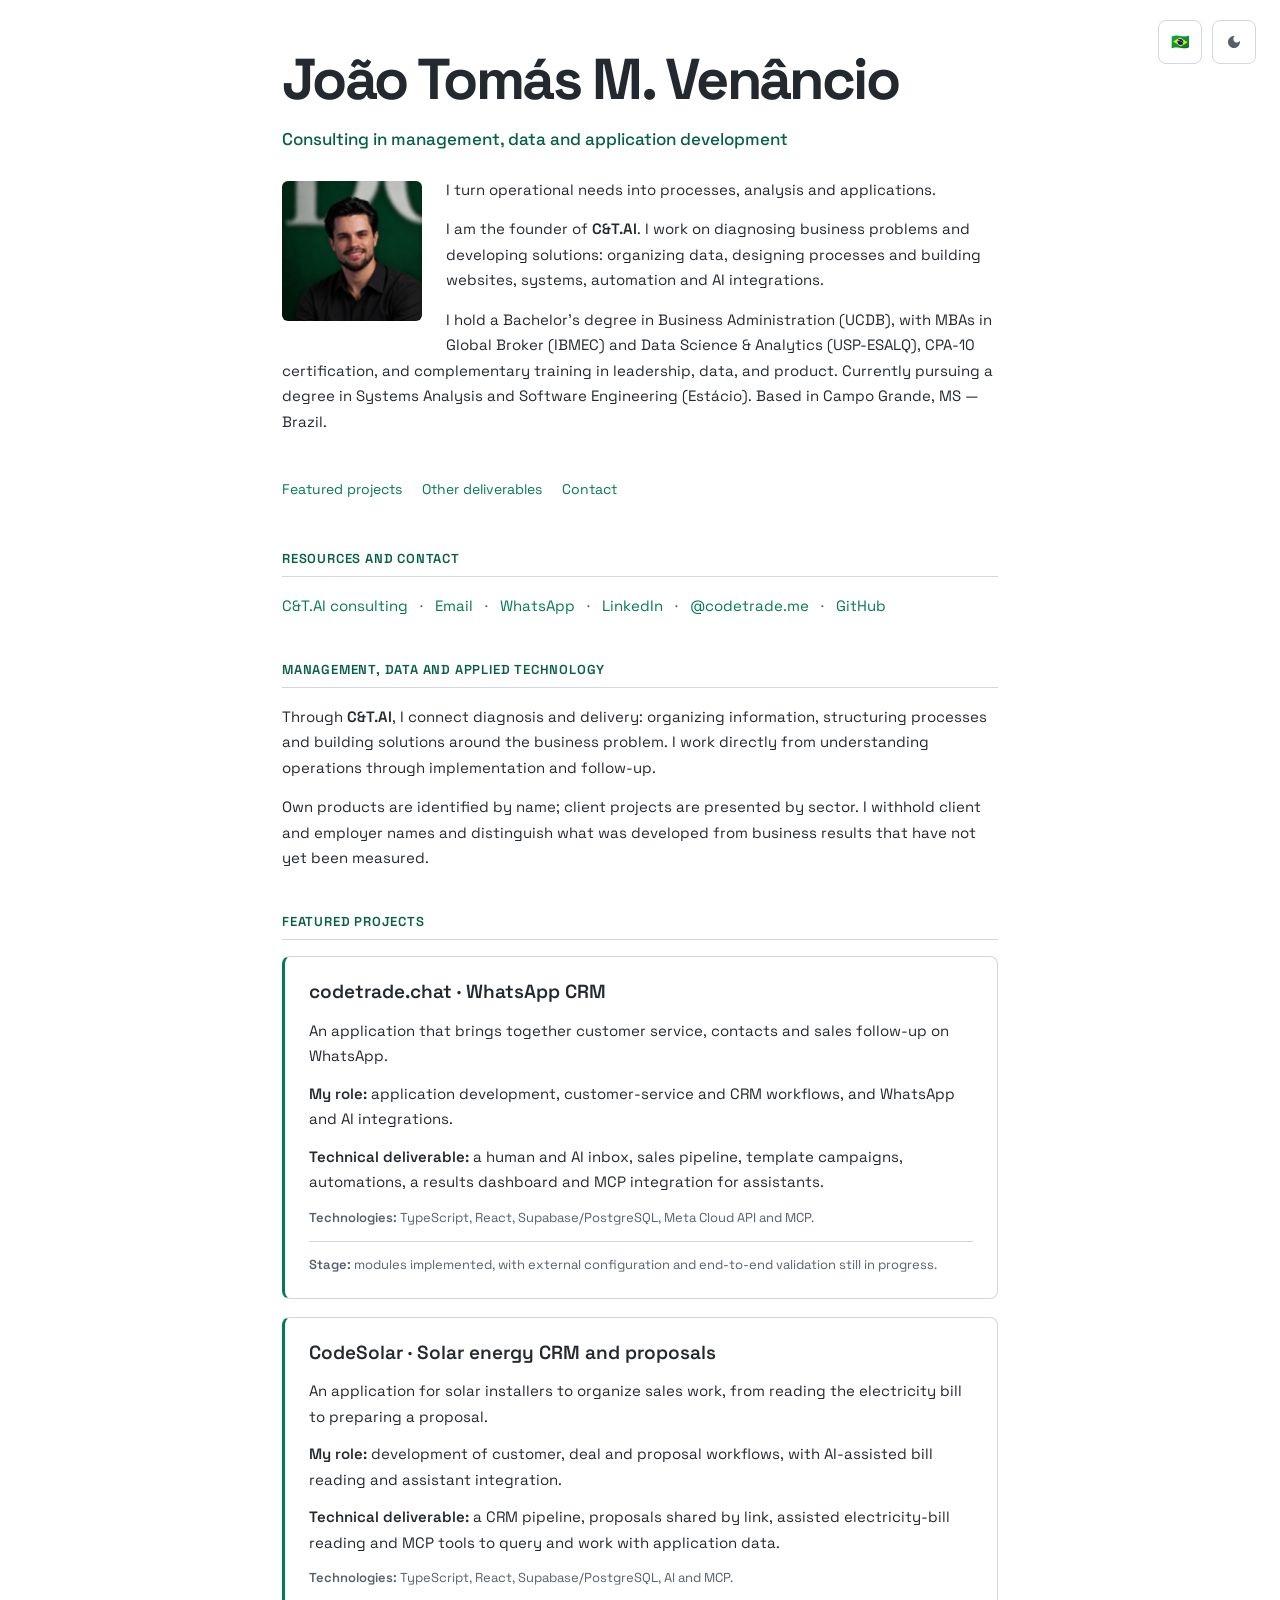
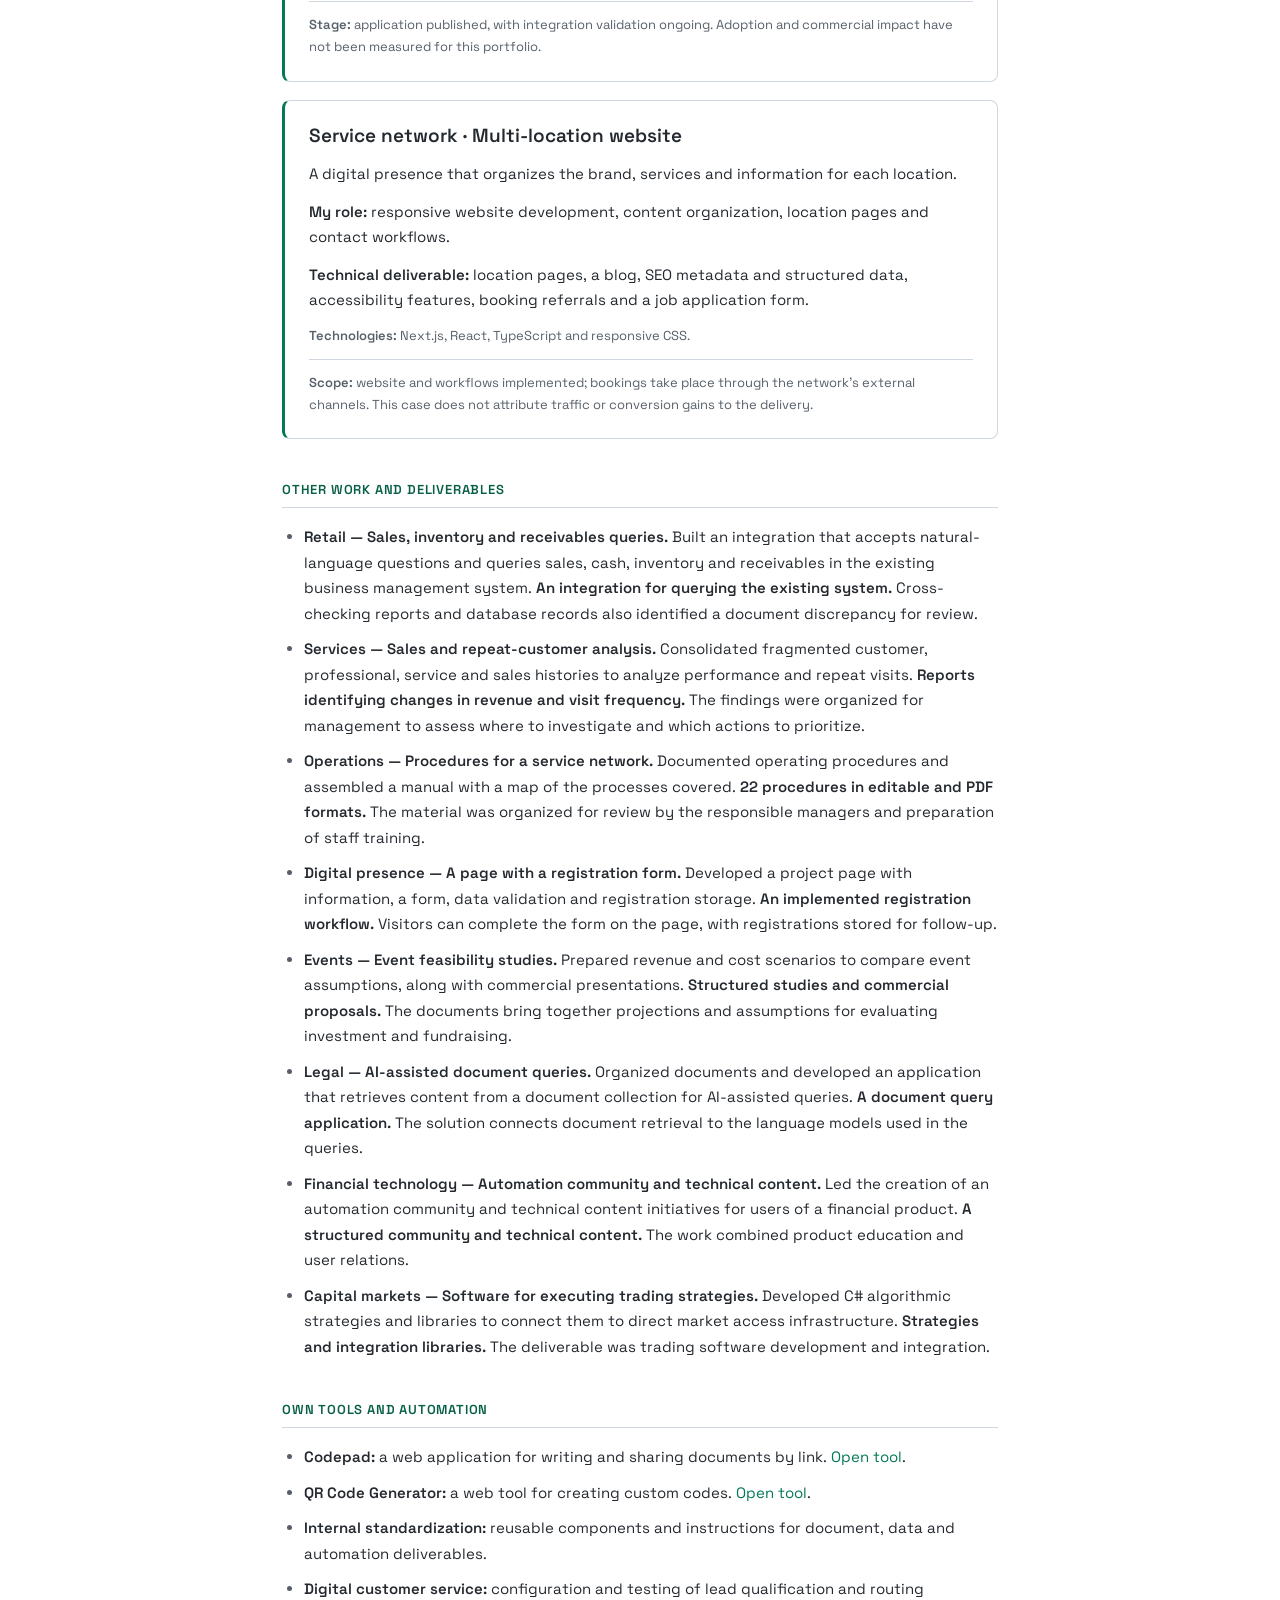
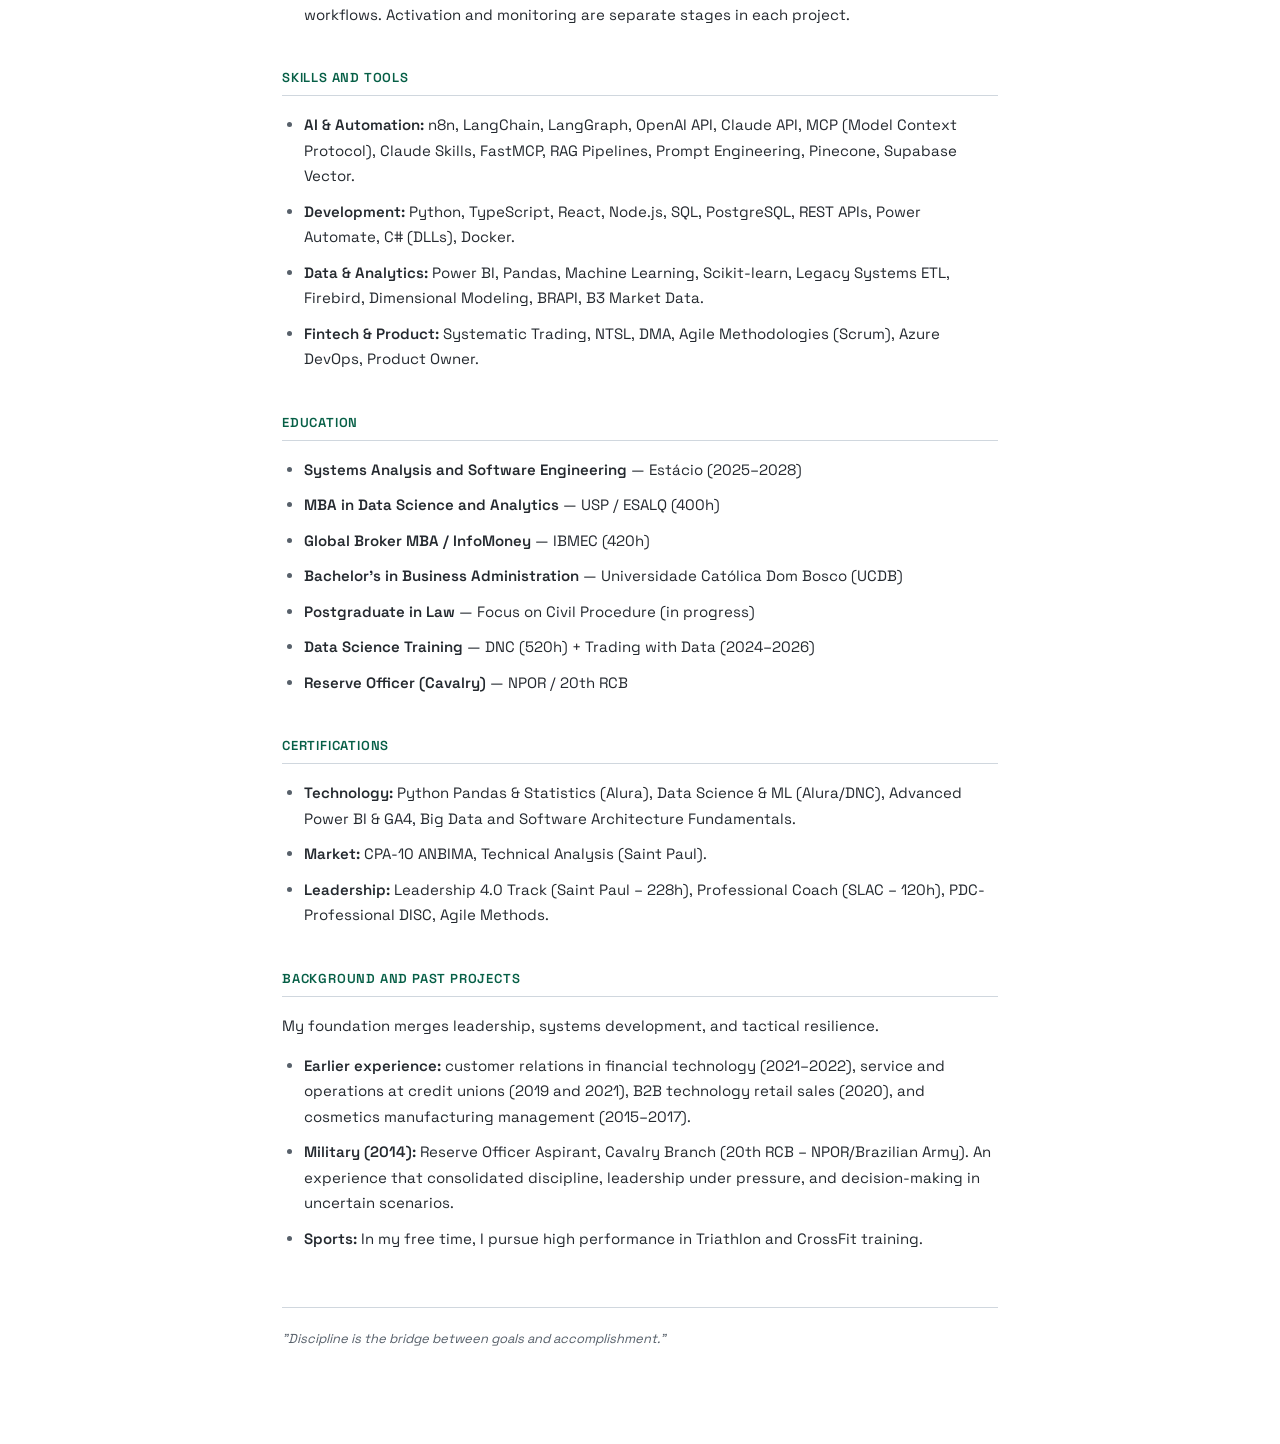
==== commit 8cd09eff: "Highlight recent applications and clarify portfolio delivery in PT/EN" ====
--- a/index-en.html
+++ b/index-en.html
@@ -4,7 +4,7 @@
     <meta charset="UTF-8">
     <meta name="viewport" content="width=device-width, initial-scale=1.0">
     <title>João Tomás M. Venâncio | Portfolio</title><link rel="icon" type="image/svg+xml" href="assets/favicon-esmeralda.svg">
-    <meta name="description" content="Management, data and applied technology. Deliverables in processes, operational analysis, websites, automation and AI.">
+    <meta name="description" content="João Tomás: consulting in management, data and application development. CRM, solar energy, websites, automation and AI projects.">
     <style>
         @import url('https://fonts.googleapis.com/css2?family=Inter:wght@400;500;600;700&display=swap');
 
@@ -202,6 +202,7 @@
         }
     </script>
     <link rel="stylesheet" href="assets/motion.css?v=1">
+    <link rel="stylesheet" href="assets/portfolio.css?v=1">
 <style>@font-face{font-family:"Space Grotesk";src:url('assets/space-grotesk-latin.woff2') format('woff2');font-weight:300 700;font-display:swap;}body{font-family:"Space Grotesk",system-ui,sans-serif;}h1{letter-spacing:-.045em;line-height:1.1;font-size:clamp(2rem,5vw,3.6rem);}.profile-img{cursor:default;border-color:var(--link);object-fit:cover;}.resources a{border-color:var(--border);}:focus-visible{outline:2px solid var(--link);outline-offset:4px;}</style></head>
 <body>
 
@@ -214,18 +215,25 @@
     </div>
 
     <h1>João Tomás M. Venâncio</h1>
+    <p class="positioning">Consulting in management, data and application development</p>
 
     <div class="intro">
         <img id="profile-photo" src="assets/jt-codetrade-esmeralda.webp" alt="João Tomás Venâncio" class="profile-img">
 
-        <p>Welcome! Here you can find a bit about myself and the stuff I have been building.</p>
-
-        <p>I am the founder of <strong>C&amp;T.AI</strong>. I help companies organize operations, understand their data and implement improvements. I connect management and technology through processes, indicators, websites, automation, integrations and AI solutions.</p>
+        <p>I turn operational needs into processes, analysis and applications.</p>
+
+        <p>I am the founder of <strong>C&amp;T.AI</strong>. I work on diagnosing business problems and developing solutions: organizing data, designing processes and building websites, systems, automation and AI integrations.</p>
 
         <p>I hold a Bachelor's degree in Business Administration (UCDB), with MBAs in Global Broker (IBMEC) and Data Science & Analytics (USP-ESALQ), CPA-10 certification, and complementary training in leadership, data, and product. Currently pursuing a degree in Systems Analysis and Software Engineering (Estácio). Based in Campo Grande, MS — Brazil.</p>
     </div>
 
-    <h2>Resources and Contact</h2>
+    <nav class="section-links" aria-label="Portfolio sections">
+        <a href="#projetos">Featured projects</a>
+        <a href="#entregas">Other deliverables</a>
+        <a href="#contato">Contact</a>
+    </nav>
+
+    <h2 id="contato">Resources and Contact</h2>
     <ul class="resources">
         <li><a href="https://codetrade.me/">C&amp;T.AI consulting</a></li>
         <li><a href="mailto:joao@codetrade.me">Email</a></li>
@@ -237,8 +245,37 @@
 
     <h2>Management, Data and Applied Technology</h2>
     <p>Through <strong>C&amp;T.AI</strong>, I connect diagnosis and delivery: organizing information, structuring processes and building solutions around the business problem. I work directly from understanding operations through implementation and follow-up.</p>
-    <p class="meta">Projects are presented by sector. Client and employer names are withheld; each description distinguishes deliverables from projections and diagnostic findings.</p>
-    <h2>Work and deliverables</h2>
+    <p class="meta">Own products are identified by name; client projects are presented by sector. I withhold client and employer names and distinguish what was developed from business results that have not yet been measured.</p>
+
+    <section aria-labelledby="projetos">
+        <h2 id="projetos">Featured projects</h2>
+        <article class="project-card" aria-labelledby="projeto-chat">
+            <h3 id="projeto-chat">codetrade.chat · WhatsApp CRM</h3>
+            <p>An application that brings together customer service, contacts and sales follow-up on WhatsApp.</p>
+            <p><strong>My role:</strong> application development, customer-service and CRM workflows, and WhatsApp and AI integrations.</p>
+            <p><strong>Technical deliverable:</strong> a human and AI inbox, sales pipeline, template campaigns, automations, a results dashboard and MCP integration for assistants.</p>
+            <p class="project-stack"><strong>Technologies:</strong> TypeScript, React, Supabase/PostgreSQL, Meta Cloud API and MCP.</p>
+            <p class="project-status"><strong>Stage:</strong> modules implemented, with external configuration and end-to-end validation still in progress.</p>
+        </article>
+        <article class="project-card" aria-labelledby="projeto-solar">
+            <h3 id="projeto-solar">CodeSolar · Solar energy CRM and proposals</h3>
+            <p>An application for solar installers to organize sales work, from reading the electricity bill to preparing a proposal.</p>
+            <p><strong>My role:</strong> development of customer, deal and proposal workflows, with AI-assisted bill reading and assistant integration.</p>
+            <p><strong>Technical deliverable:</strong> a CRM pipeline, proposals shared by link, assisted electricity-bill reading and MCP tools to query and work with application data.</p>
+            <p class="project-stack"><strong>Technologies:</strong> TypeScript, React, Supabase/PostgreSQL, AI and MCP.</p>
+            <p class="project-status"><strong>Stage:</strong> application published, with integration validation ongoing. Adoption and commercial impact have not been measured for this portfolio.</p>
+        </article>
+        <article class="project-card" aria-labelledby="projeto-servicos">
+            <h3 id="projeto-servicos">Service network · Multi-location website</h3>
+            <p>A digital presence that organizes the brand, services and information for each location.</p>
+            <p><strong>My role:</strong> responsive website development, content organization, location pages and contact workflows.</p>
+            <p><strong>Technical deliverable:</strong> location pages, a blog, SEO metadata and structured data, accessibility features, booking referrals and a job application form.</p>
+            <p class="project-stack"><strong>Technologies:</strong> Next.js, React, TypeScript and responsive CSS.</p>
+            <p class="project-status"><strong>Scope:</strong> website and workflows implemented; bookings take place through the network's external channels. This case does not attribute traffic or conversion gains to the delivery.</p>
+        </article>
+    </section>
+
+    <h2 id="entregas">Other work and deliverables</h2>
     <ul>
         <li><strong>Retail — Sales, inventory and receivables queries.</strong> Built an integration that accepts natural-language questions and queries sales, cash, inventory and receivables in the existing business management system. <strong>An integration for querying the existing system.</strong> Cross-checking reports and database records also identified a document discrepancy for review.</li>
         <li><strong>Services — Sales and repeat-customer analysis.</strong> Consolidated fragmented customer, professional, service and sales histories to analyze performance and repeat visits. <strong>Reports identifying changes in revenue and visit frequency.</strong> The findings were organized for management to assess where to investigate and which actions to prioritize.</li>
--- a/assets/portfolio.css
+++ b/assets/portfolio.css
@@ -0,0 +1,65 @@
+/* Project highlights extend the existing emerald portfolio identity. */
+.positioning {
+    color: var(--heading);
+    font-size: 17px;
+    font-weight: 500;
+    line-height: 1.5;
+    margin: -8px 0 24px;
+}
+
+.section-links {
+    display: flex;
+    flex-wrap: wrap;
+    gap: 8px 20px;
+    margin: 24px 0;
+    font-size: 14px;
+}
+
+.section-links a {
+    padding: 6px 0;
+}
+
+.project-card {
+    border: 1px solid var(--border);
+    border-left: 3px solid var(--link);
+    border-radius: 8px;
+    padding: 22px 24px;
+    margin: 0 0 18px;
+    scroll-margin-top: 84px;
+}
+
+.project-card h3 {
+    font-size: 19px;
+    font-weight: 600;
+    line-height: 1.4;
+    margin-bottom: 12px;
+}
+
+.project-card p {
+    margin-bottom: 12px;
+}
+
+.project-card .project-stack {
+    font-size: 13px;
+    color: var(--muted);
+}
+
+.project-card .project-status {
+    padding-top: 12px;
+    border-top: 1px solid var(--border);
+    font-size: 13px;
+    color: var(--muted);
+}
+
+.project-card > :last-child {
+    margin-bottom: 0;
+}
+
+#projetos, #entregas, #contato {
+    scroll-margin-top: 84px;
+}
+
+@media (max-width: 600px) {
+    .project-card { padding: 18px; }
+    .positioning { font-size: 16px; }
+}
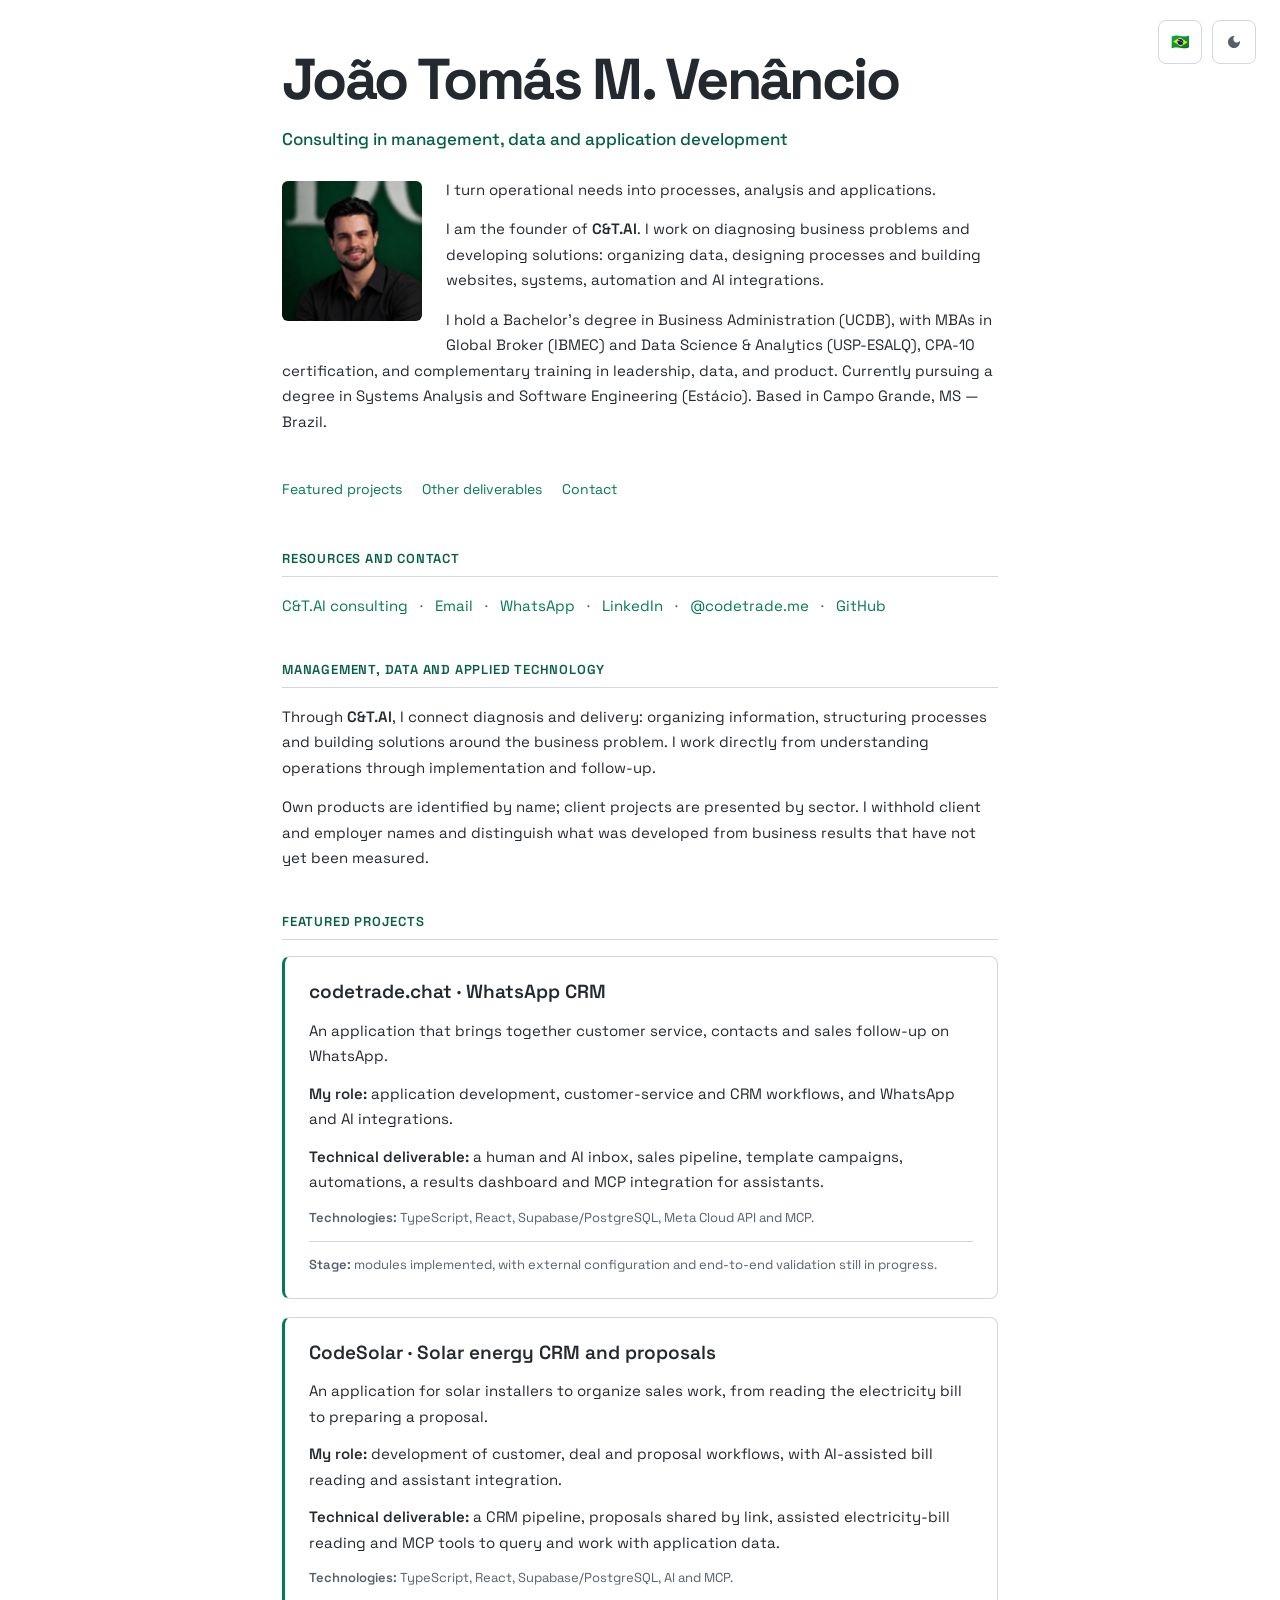
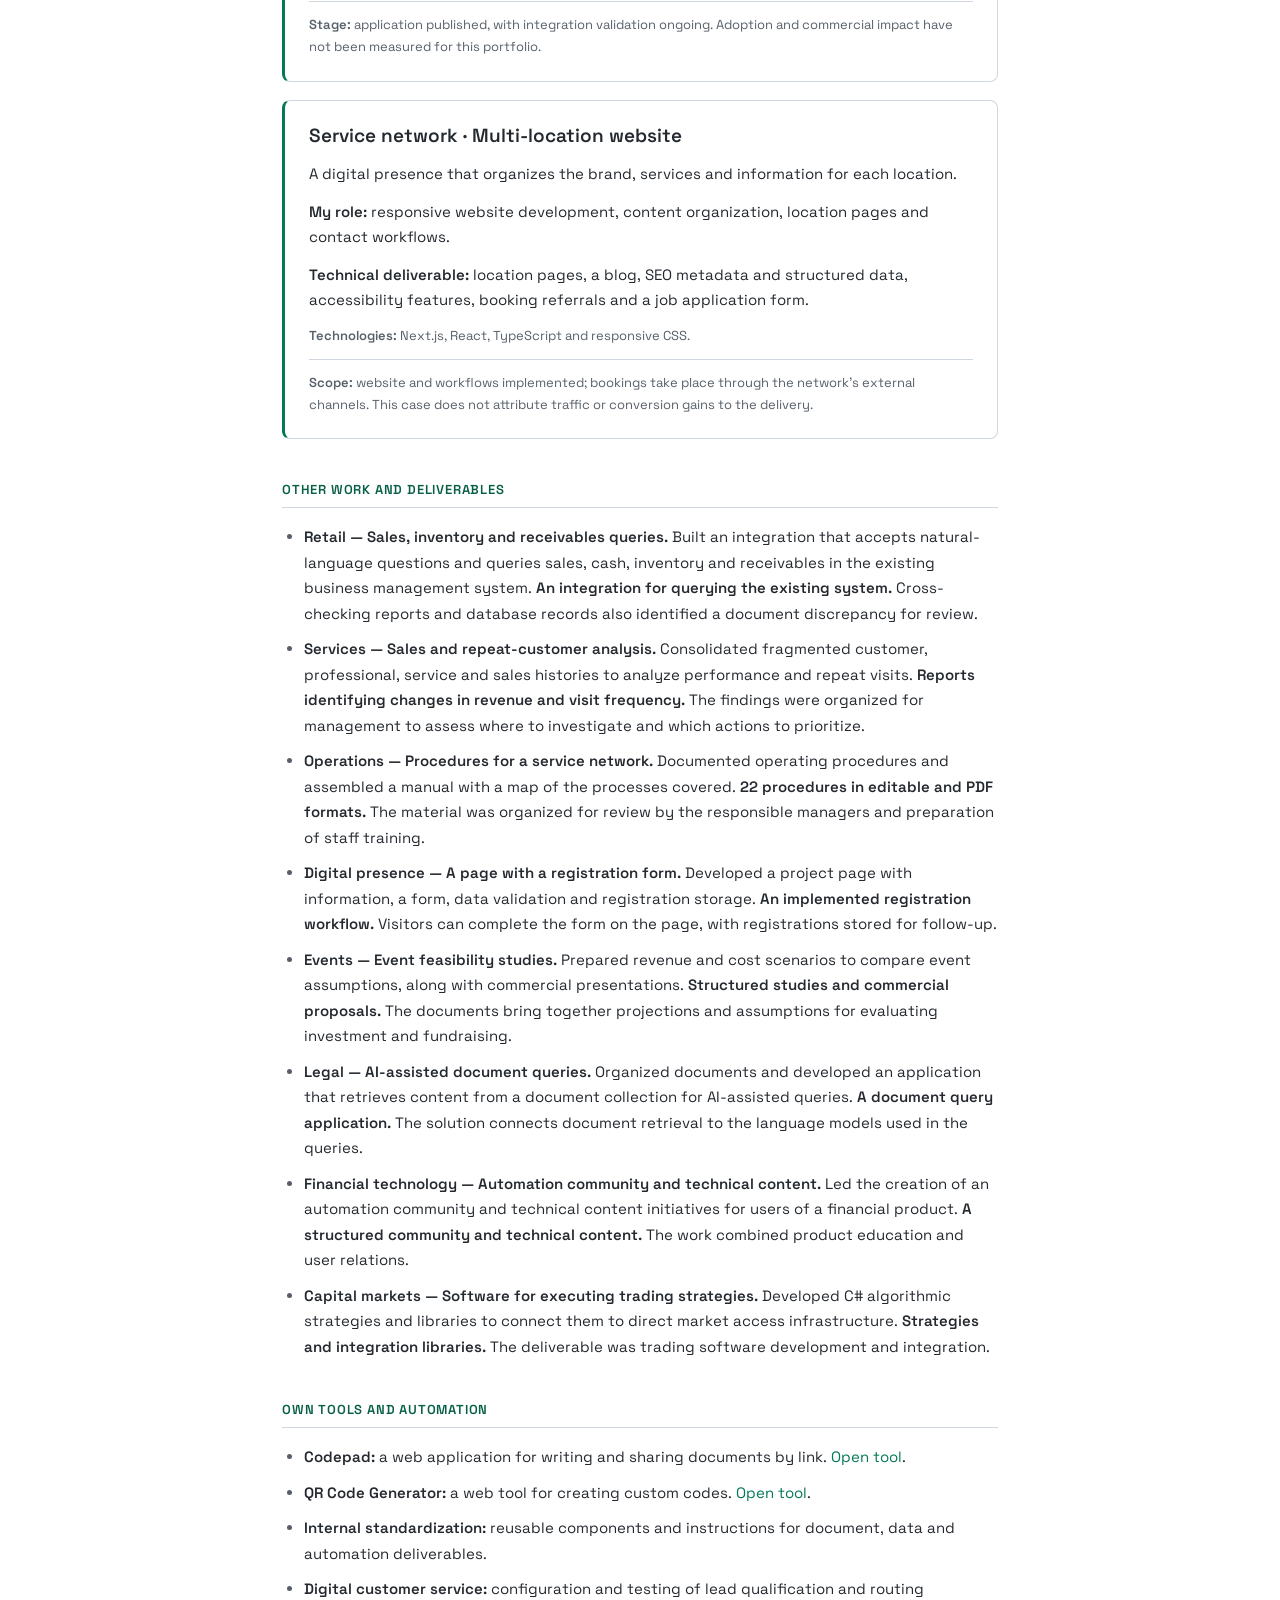
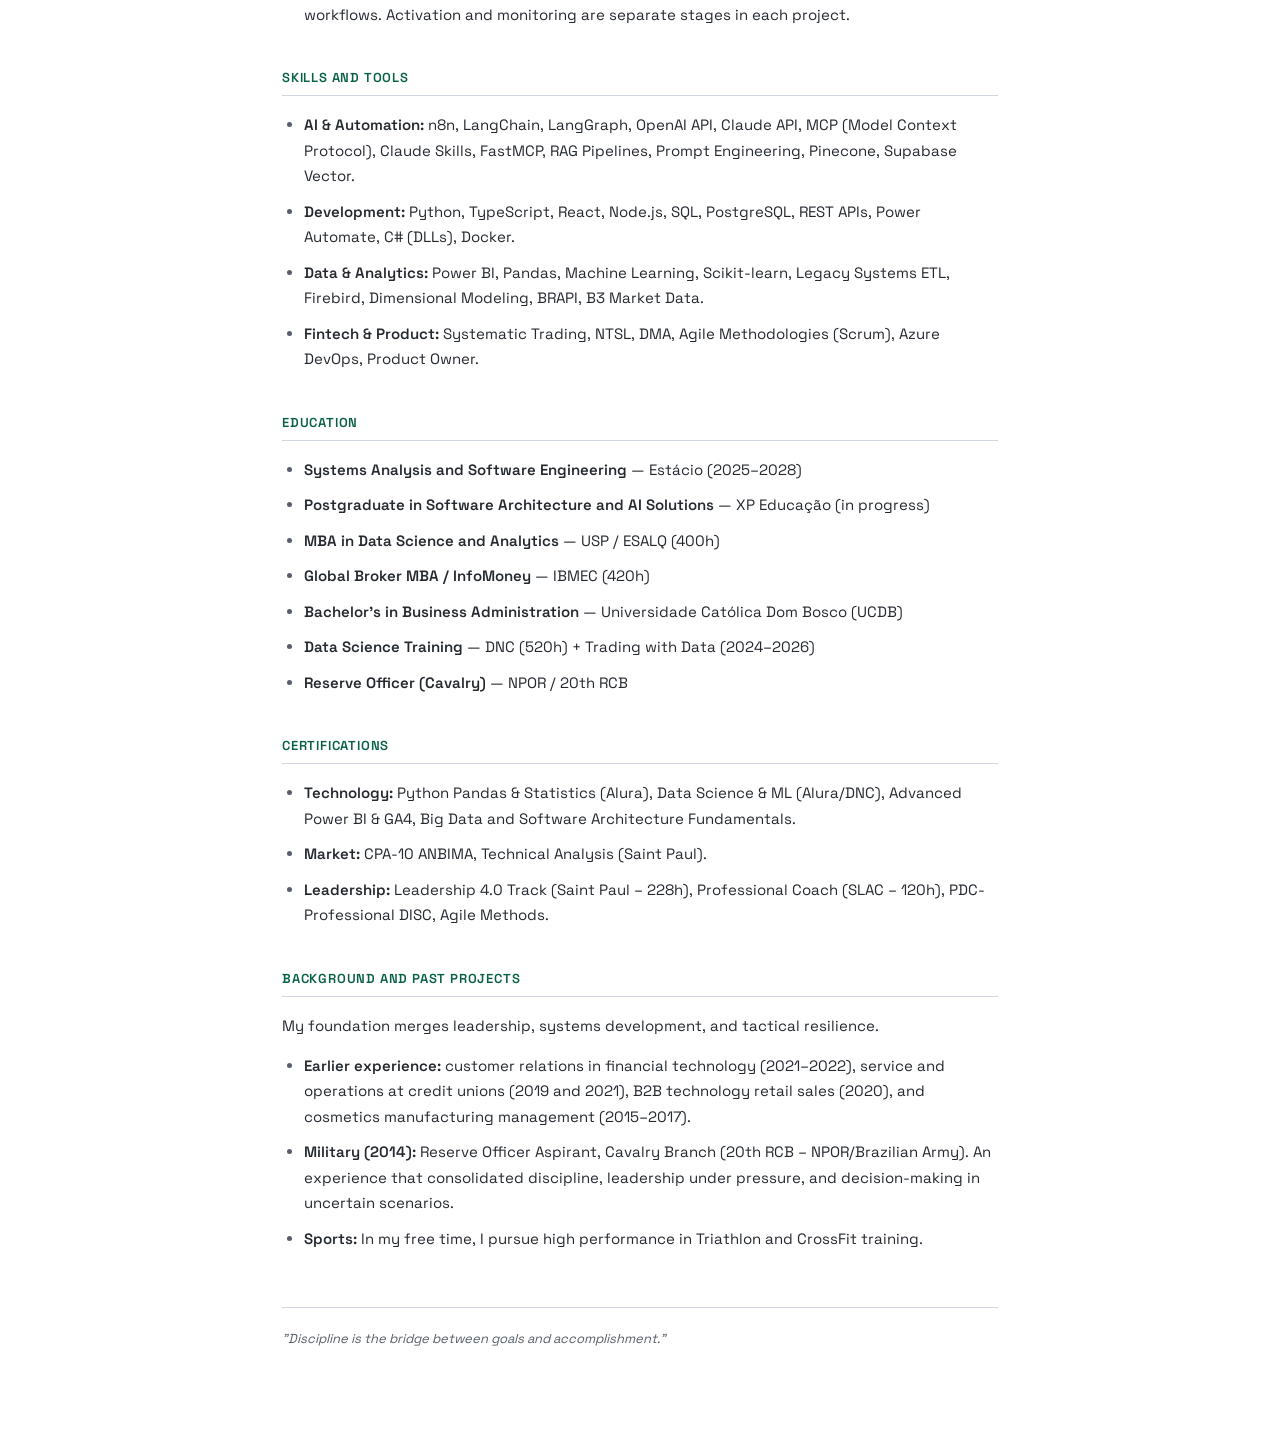
==== commit f2b043e6: "Adds postgraduate in Software Architecture and AI Solutions; removes Law postgraduate (EN)Update edu" ====
--- a/index-en.html
+++ b/index-en.html
@@ -305,10 +305,10 @@
     <h2>Education</h2>
     <ul>
         <li><strong>Systems Analysis and Software Engineering</strong> — Estácio (2025–2028)</li>
+        <li><strong>Postgraduate in Software Architecture and AI Solutions</strong> — XP Educação (in progress)</li>
         <li><strong>MBA in Data Science and Analytics</strong> — USP / ESALQ (400h)</li>
         <li><strong>Global Broker MBA / InfoMoney</strong> — IBMEC (420h)</li>
         <li><strong>Bachelor's in Business Administration</strong> — Universidade Católica Dom Bosco (UCDB)</li>
-        <li><strong>Postgraduate in Law</strong> — Focus on Civil Procedure (in progress)</li>
         <li><strong>Data Science Training</strong> — DNC (520h) + Trading with Data (2024–2026)</li>
         <li><strong>Reserve Officer (Cavalry)</strong> — NPOR / 20th RCB</li>
     </ul>
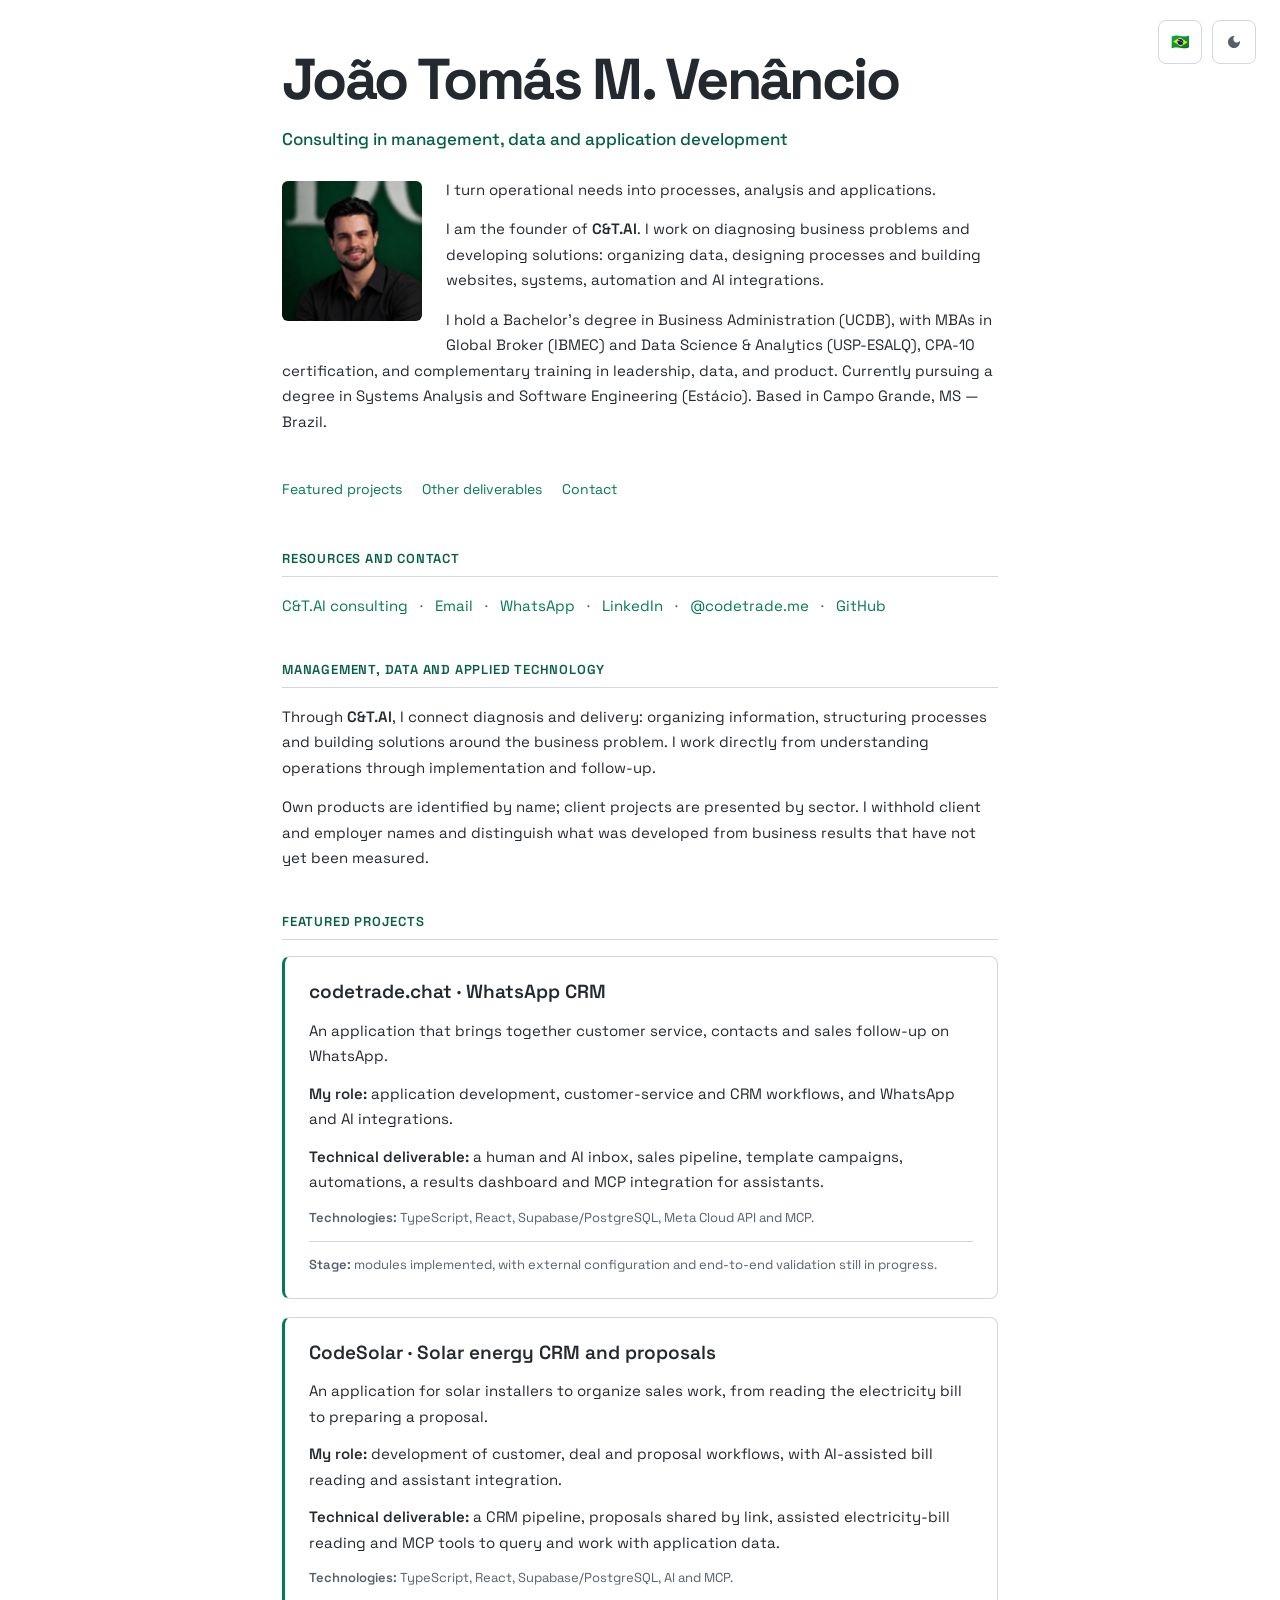
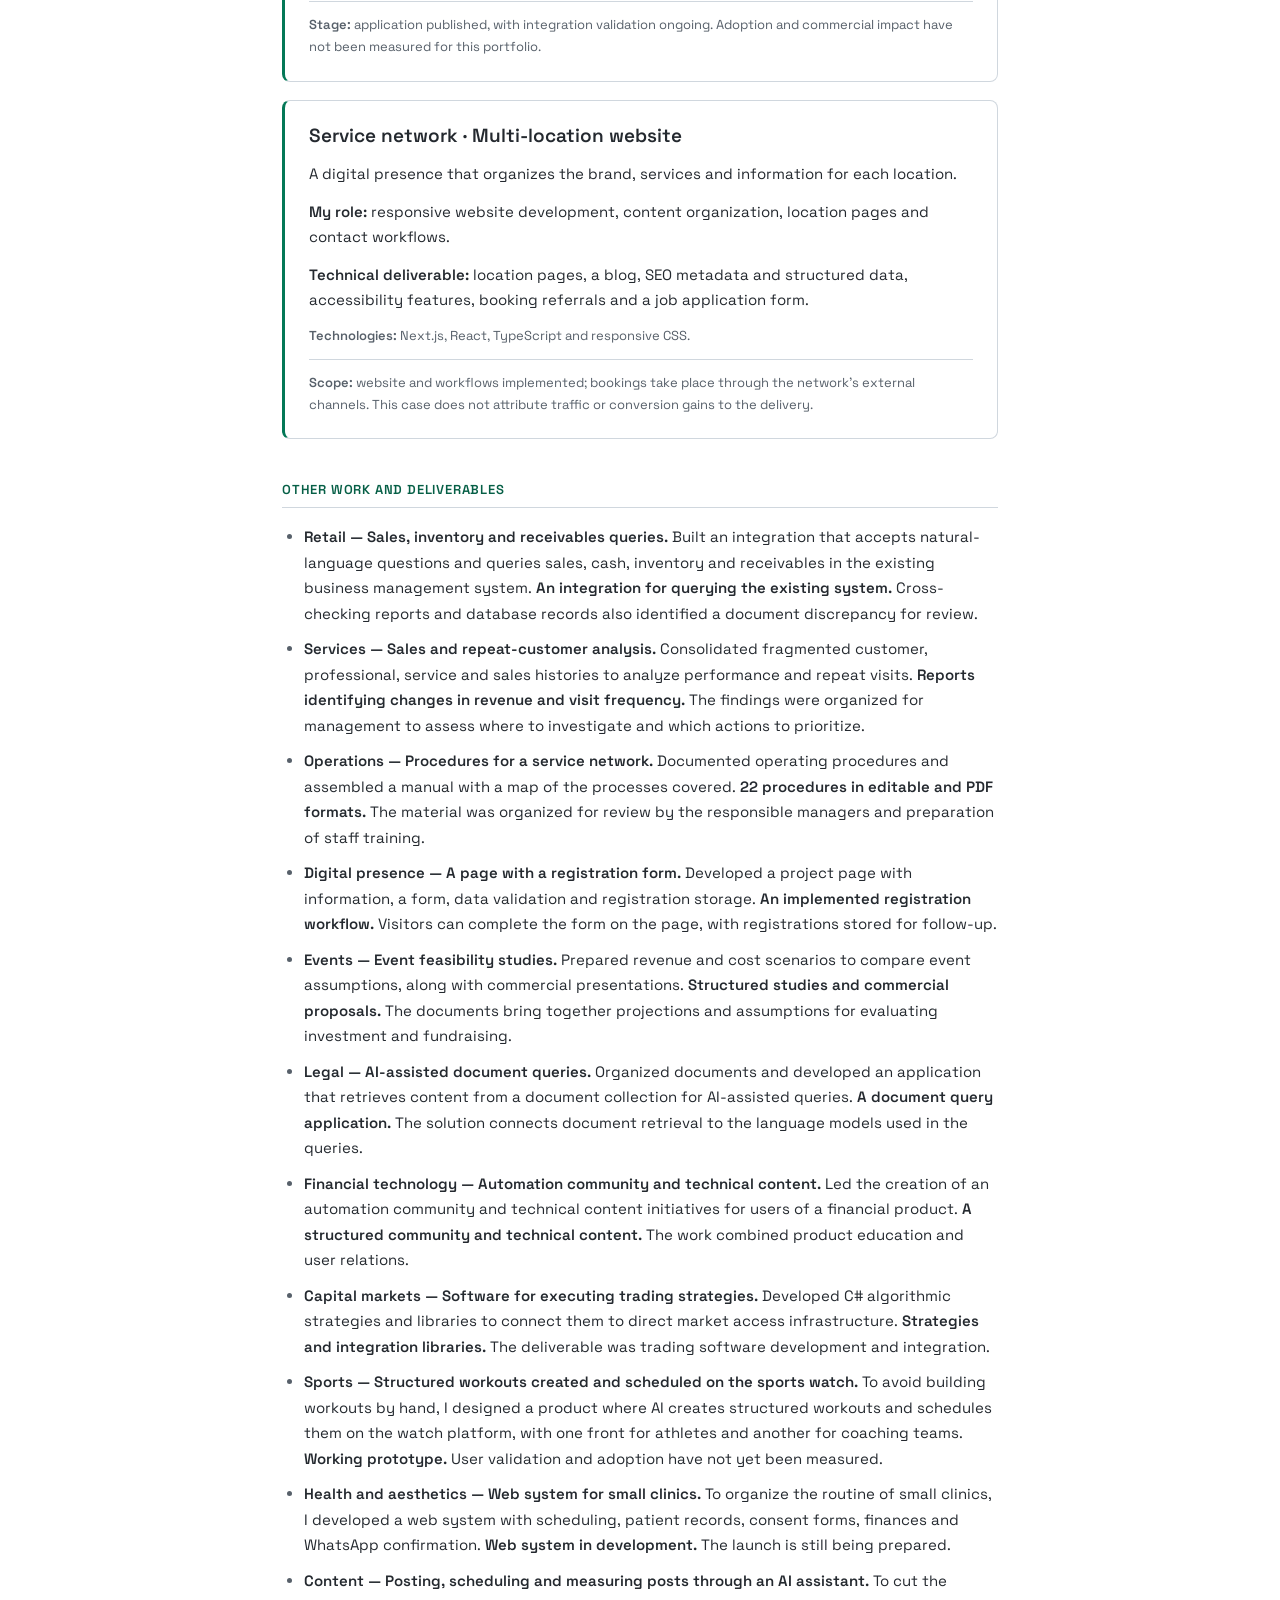
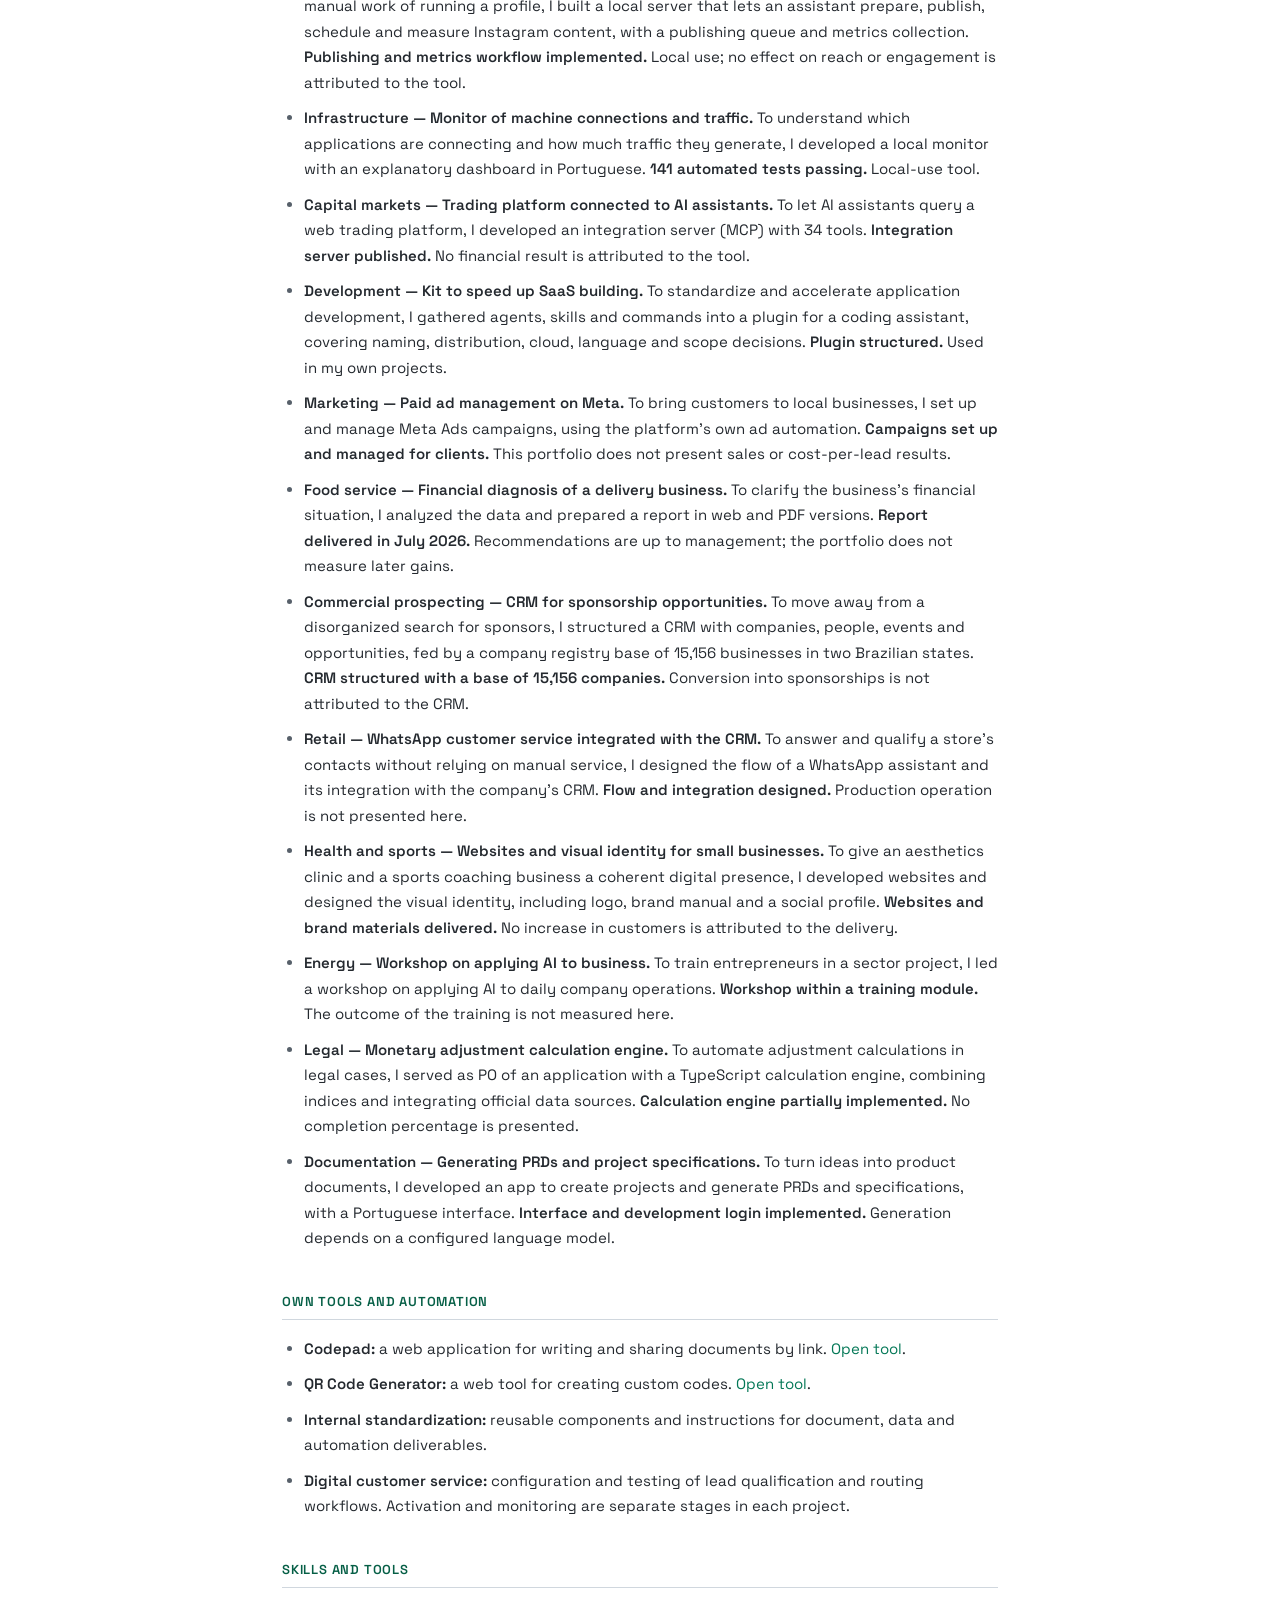
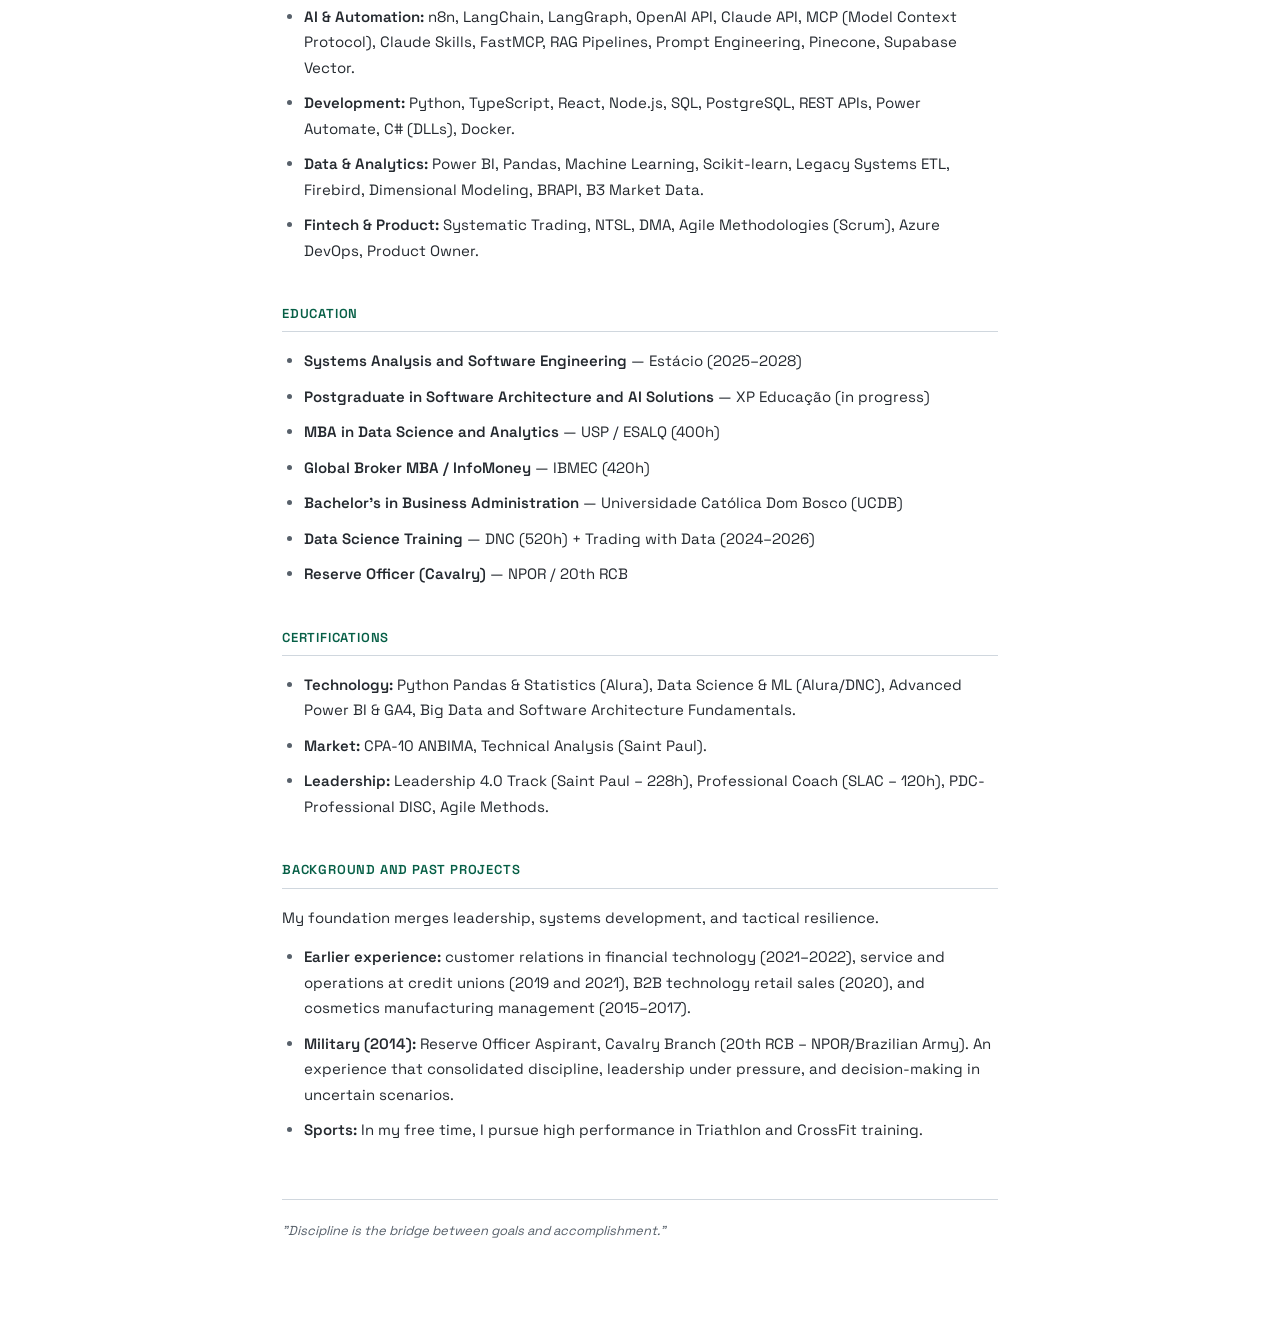
==== commit d05f731b: "Add new project descriptions to index-en.html" ====
--- a/index-en.html
+++ b/index-en.html
@@ -285,6 +285,20 @@
         <li><strong>Legal — AI-assisted document queries.</strong> Organized documents and developed an application that retrieves content from a document collection for AI-assisted queries. <strong>A document query application.</strong> The solution connects document retrieval to the language models used in the queries.</li>
         <li><strong>Financial technology — Automation community and technical content.</strong> Led the creation of an automation community and technical content initiatives for users of a financial product. <strong>A structured community and technical content.</strong> The work combined product education and user relations.</li>
         <li><strong>Capital markets — Software for executing trading strategies.</strong> Developed C# algorithmic strategies and libraries to connect them to direct market access infrastructure. <strong>Strategies and integration libraries.</strong> The deliverable was trading software development and integration.</li>
+        <li><strong>Sports — Structured workouts created and scheduled on the sports watch.</strong> To avoid building workouts by hand, I designed a product where AI creates structured workouts and schedules them on the watch platform, with one front for athletes and another for coaching teams. <strong>Working prototype.</strong> User validation and adoption have not yet been measured.</li>
+        <li><strong>Health and aesthetics — Web system for small clinics.</strong> To organize the routine of small clinics, I developed a web system with scheduling, patient records, consent forms, finances and WhatsApp confirmation. <strong>Web system in development.</strong> The launch is still being prepared.</li>
+        <li><strong>Content — Posting, scheduling and measuring posts through an AI assistant.</strong> To cut the manual work of running a profile, I built a local server that lets an assistant prepare, publish, schedule and measure Instagram content, with a publishing queue and metrics collection. <strong>Publishing and metrics workflow implemented.</strong> Local use; no effect on reach or engagement is attributed to the tool.</li>
+        <li><strong>Infrastructure — Monitor of machine connections and traffic.</strong> To understand which applications are connecting and how much traffic they generate, I developed a local monitor with an explanatory dashboard in Portuguese. <strong>141 automated tests passing.</strong> Local-use tool.</li>
+        <li><strong>Capital markets — Trading platform connected to AI assistants.</strong> To let AI assistants query a web trading platform, I developed an integration server (MCP) with 34 tools. <strong>Integration server published.</strong> No financial result is attributed to the tool.</li>
+        <li><strong>Development — Kit to speed up SaaS building.</strong> To standardize and accelerate application development, I gathered agents, skills and commands into a plugin for a coding assistant, covering naming, distribution, cloud, language and scope decisions. <strong>Plugin structured.</strong> Used in my own projects.</li>
+        <li><strong>Marketing — Paid ad management on Meta.</strong> To bring customers to local businesses, I set up and manage Meta Ads campaigns, using the platform's own ad automation. <strong>Campaigns set up and managed for clients.</strong> This portfolio does not present sales or cost-per-lead results.</li>
+        <li><strong>Food service — Financial diagnosis of a delivery business.</strong> To clarify the business's financial situation, I analyzed the data and prepared a report in web and PDF versions. <strong>Report delivered in July 2026.</strong> Recommendations are up to management; the portfolio does not measure later gains.</li>
+        <li><strong>Commercial prospecting — CRM for sponsorship opportunities.</strong> To move away from a disorganized search for sponsors, I structured a CRM with companies, people, events and opportunities, fed by a company registry base of 15,156 businesses in two Brazilian states. <strong>CRM structured with a base of 15,156 companies.</strong> Conversion into sponsorships is not attributed to the CRM.</li>
+        <li><strong>Retail — WhatsApp customer service integrated with the CRM.</strong> To answer and qualify a store's contacts without relying on manual service, I designed the flow of a WhatsApp assistant and its integration with the company's CRM. <strong>Flow and integration designed.</strong> Production operation is not presented here.</li>
+        <li><strong>Health and sports — Websites and visual identity for small businesses.</strong> To give an aesthetics clinic and a sports coaching business a coherent digital presence, I developed websites and designed the visual identity, including logo, brand manual and a social profile. <strong>Websites and brand materials delivered.</strong> No increase in customers is attributed to the delivery.</li>
+        <li><strong>Energy — Workshop on applying AI to business.</strong> To train entrepreneurs in a sector project, I led a workshop on applying AI to daily company operations. <strong>Workshop within a training module.</strong> The outcome of the training is not measured here.</li>
+        <li><strong>Legal — Monetary adjustment calculation engine.</strong> To automate adjustment calculations in legal cases, I served as PO of an application with a TypeScript calculation engine, combining indices and integrating official data sources. <strong>Calculation engine partially implemented.</strong> No completion percentage is presented.</li>
+        <li><strong>Documentation — Generating PRDs and project specifications.</strong> To turn ideas into product documents, I developed an app to create projects and generate PRDs and specifications, with a Portuguese interface. <strong>Interface and development login implemented.</strong> Generation depends on a configured language model.</li>
     </ul>
     <h2>Own tools and automation</h2>
     <ul>
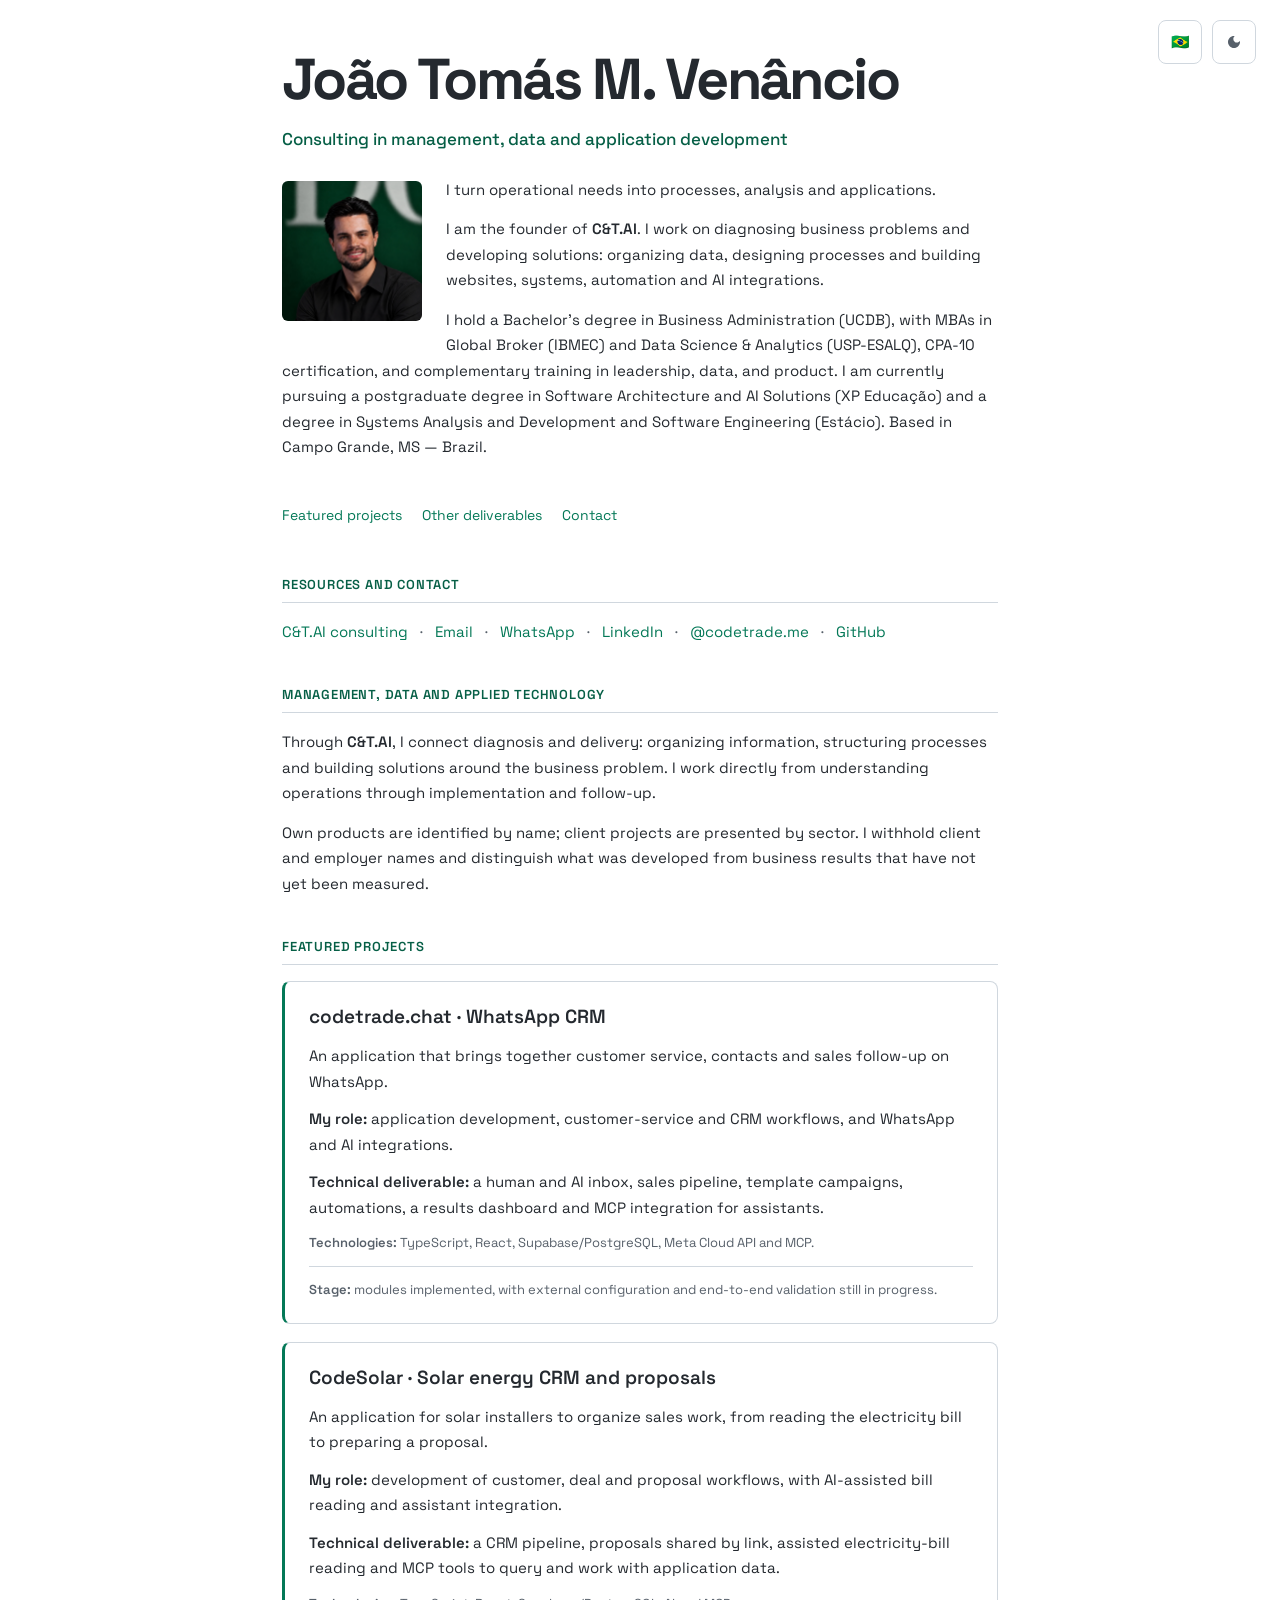
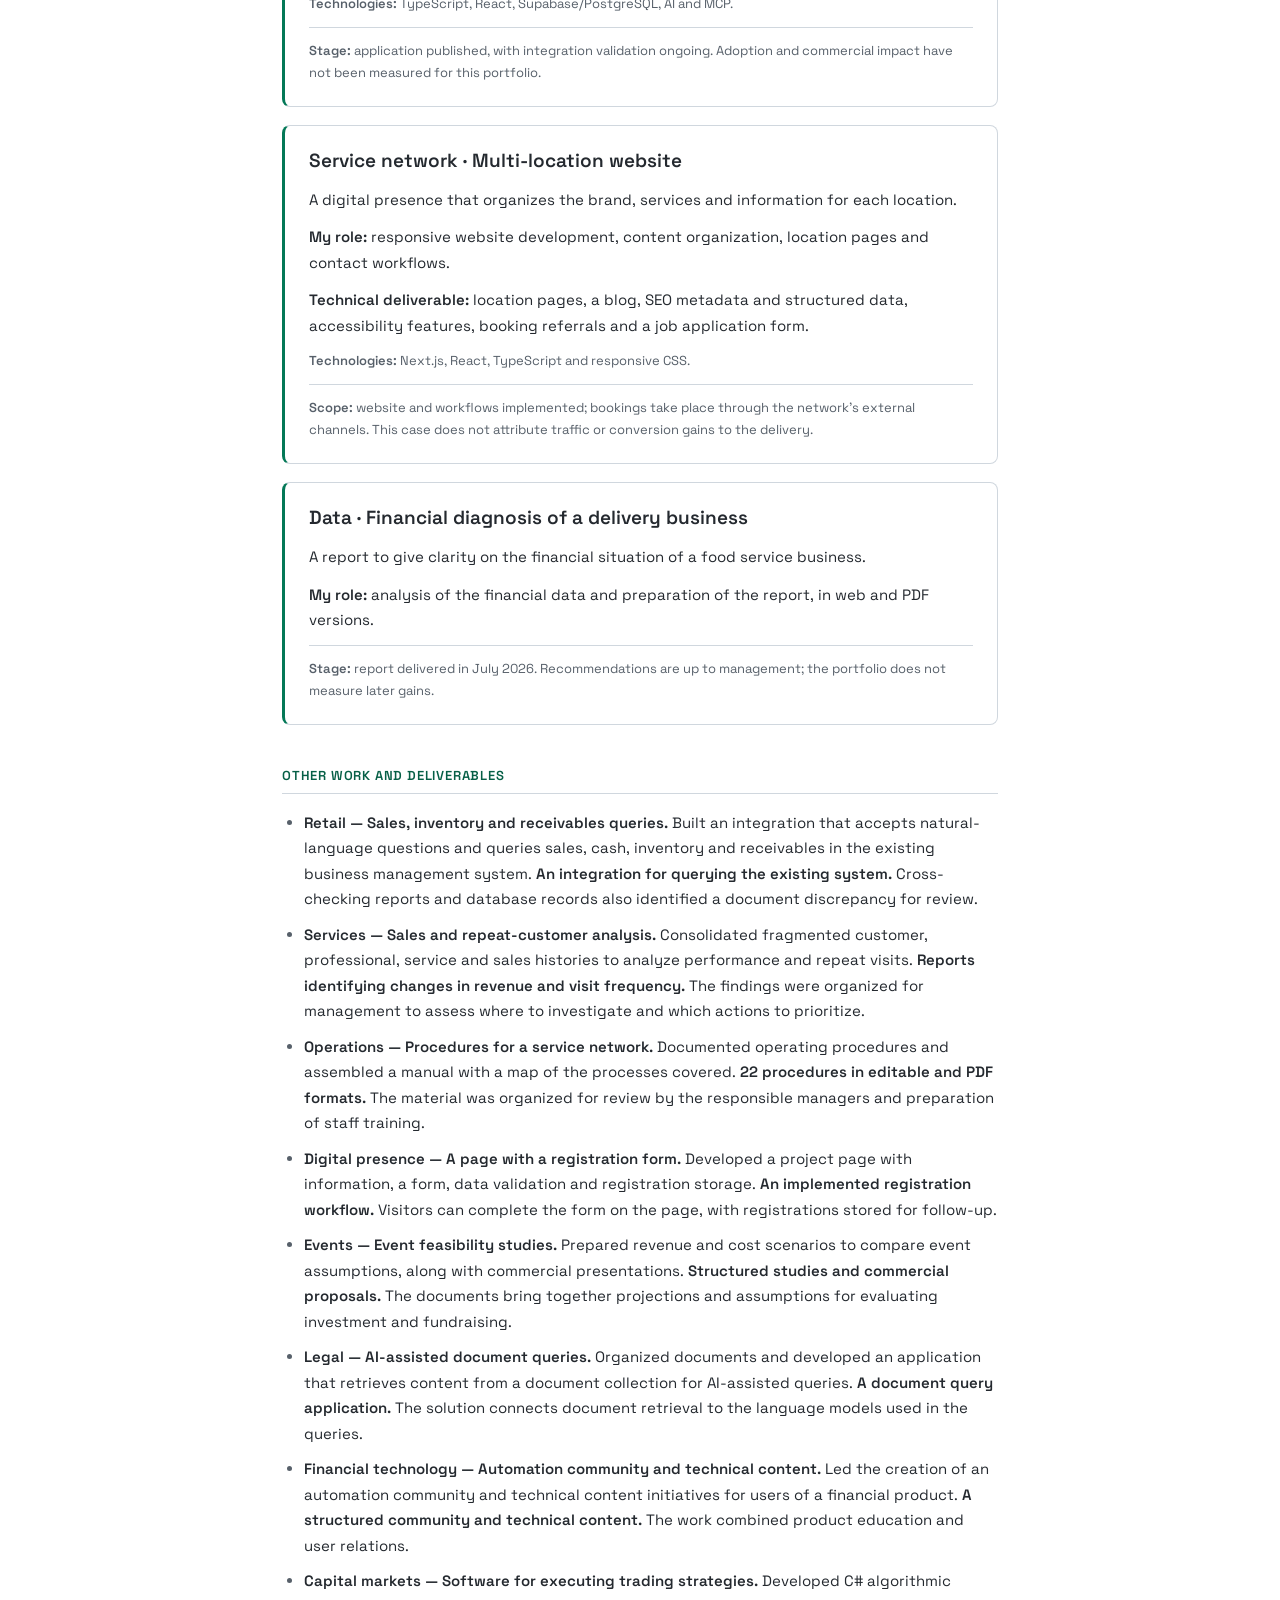
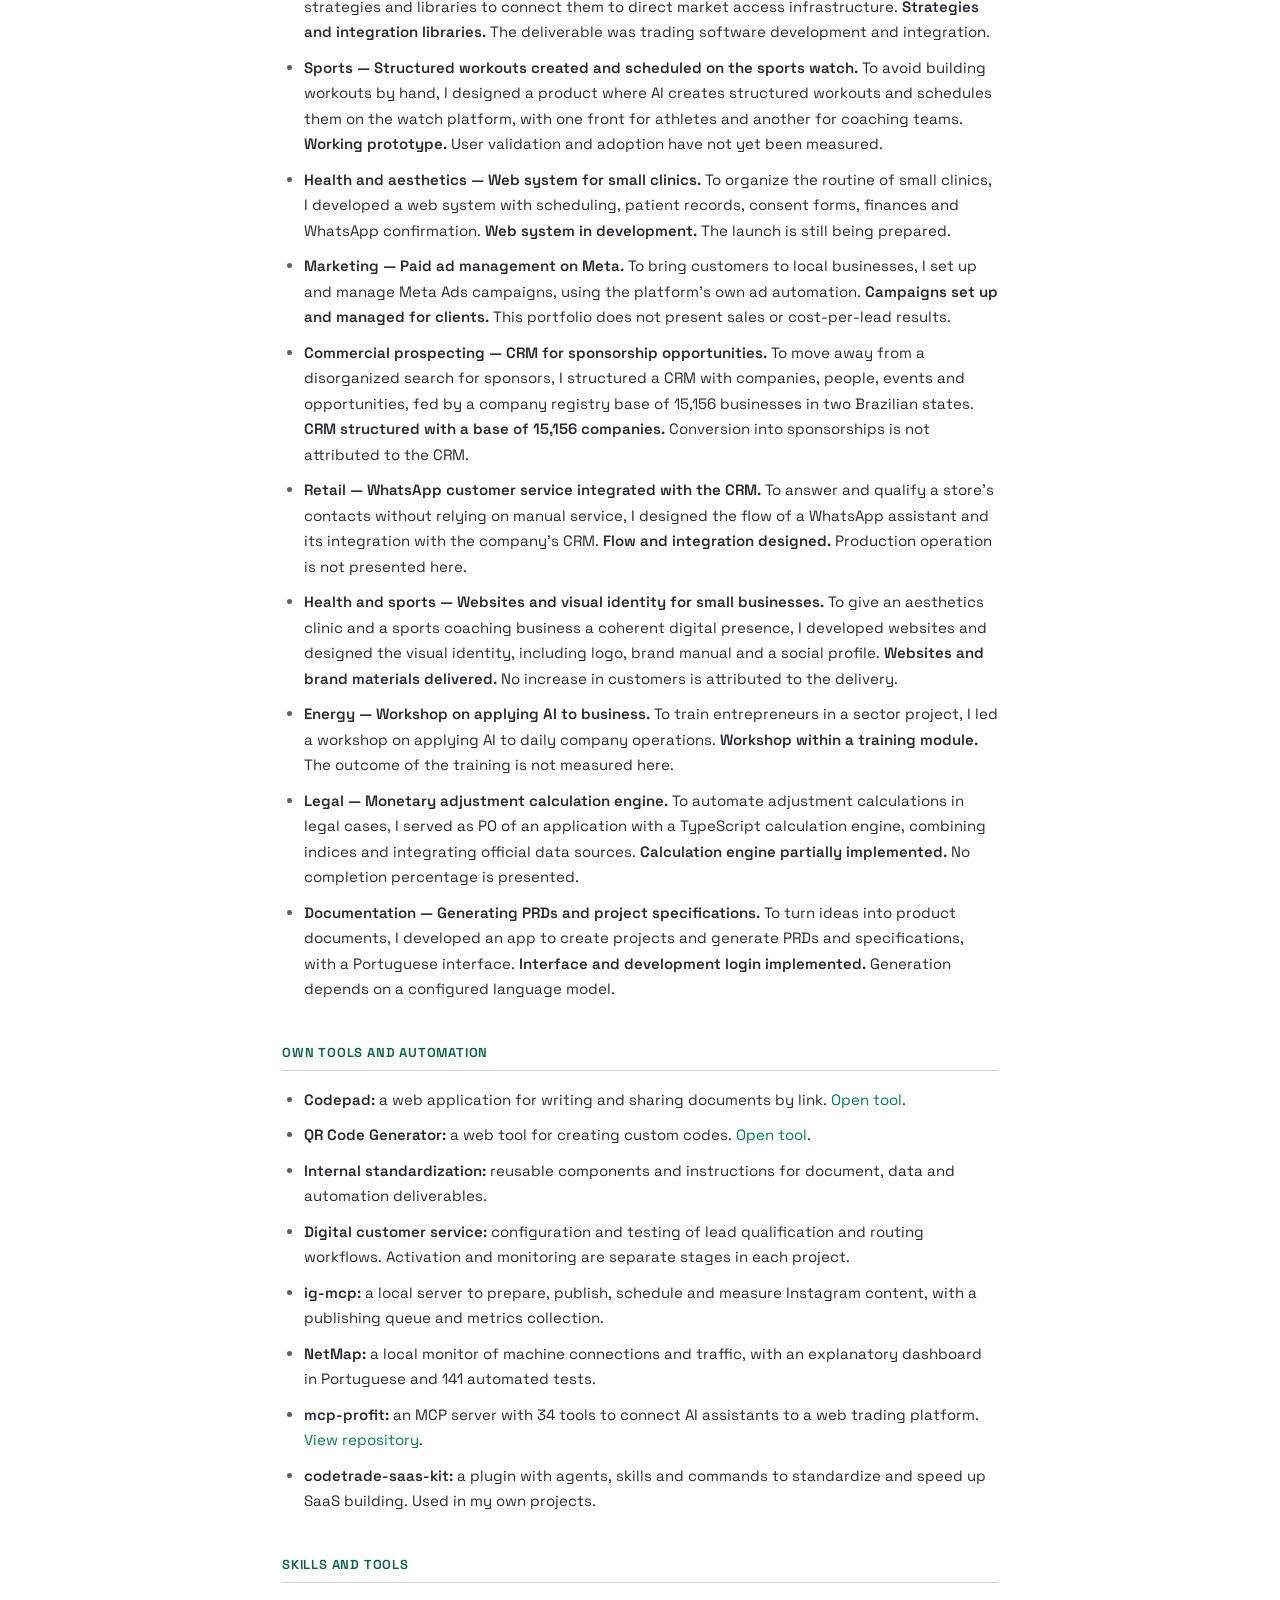
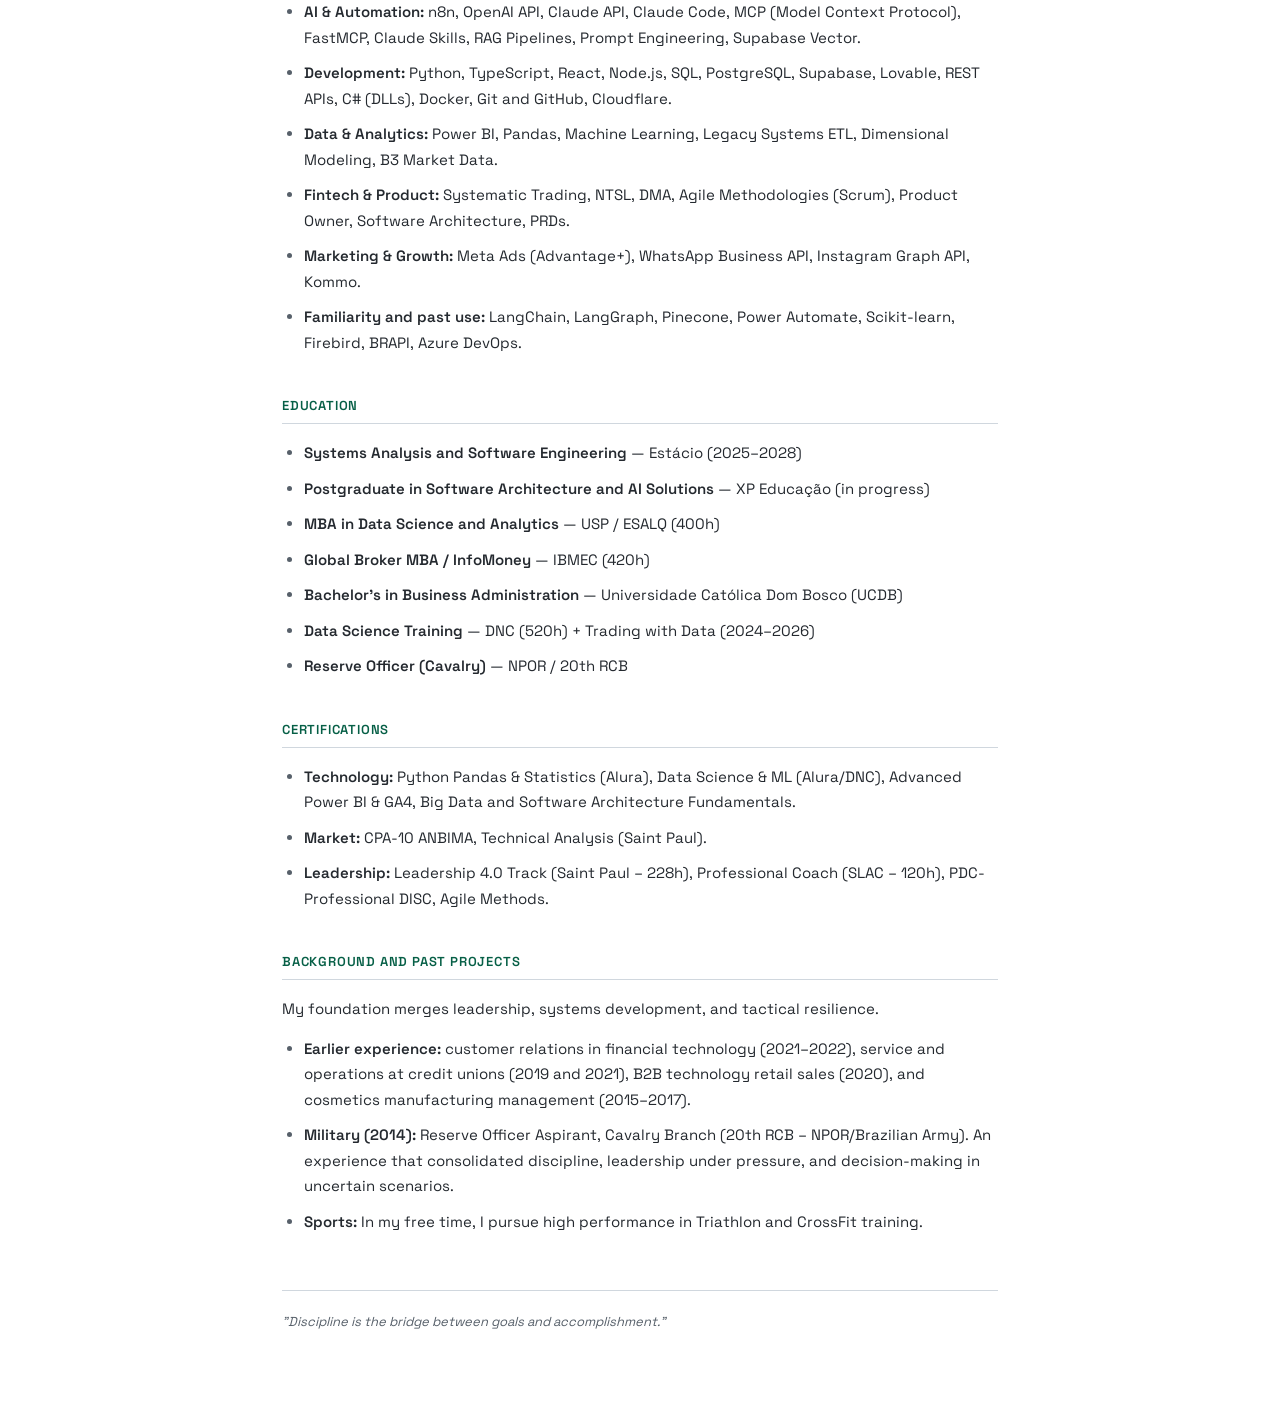
==== commit 0a840d00: "Revise education and project descriptions in index-en.html Updated educational qualifications and ad" ====
--- a/index-en.html
+++ b/index-en.html
@@ -224,7 +224,7 @@
 
         <p>I am the founder of <strong>C&amp;T.AI</strong>. I work on diagnosing business problems and developing solutions: organizing data, designing processes and building websites, systems, automation and AI integrations.</p>
 
-        <p>I hold a Bachelor's degree in Business Administration (UCDB), with MBAs in Global Broker (IBMEC) and Data Science & Analytics (USP-ESALQ), CPA-10 certification, and complementary training in leadership, data, and product. Currently pursuing a degree in Systems Analysis and Software Engineering (Estácio). Based in Campo Grande, MS — Brazil.</p>
+        <p>I hold a Bachelor's degree in Business Administration (UCDB), with MBAs in Global Broker (IBMEC) and Data Science & Analytics (USP-ESALQ), CPA-10 certification, and complementary training in leadership, data, and product. I am currently pursuing a postgraduate degree in Software Architecture and AI Solutions (XP Educação) and a degree in Systems Analysis and Development and Software Engineering (Estácio). Based in Campo Grande, MS — Brazil.</p>
     </div>
 
     <nav class="section-links" aria-label="Portfolio sections">
@@ -273,6 +273,12 @@
             <p class="project-stack"><strong>Technologies:</strong> Next.js, React, TypeScript and responsive CSS.</p>
             <p class="project-status"><strong>Scope:</strong> website and workflows implemented; bookings take place through the network's external channels. This case does not attribute traffic or conversion gains to the delivery.</p>
         </article>
+    <article class="project-card" aria-labelledby="projeto-dados">
+        <h3 id="projeto-dados">Data · Financial diagnosis of a delivery business</h3>
+        <p>A report to give clarity on the financial situation of a food service business.</p>
+        <p><strong>My role:</strong> analysis of the financial data and preparation of the report, in web and PDF versions.</p>
+        <p class="project-status"><strong>Stage:</strong> report delivered in July 2026. Recommendations are up to management; the portfolio does not measure later gains.</p>
+    </article>
     </section>
 
     <h2 id="entregas">Other work and deliverables</h2>
@@ -287,12 +293,7 @@
         <li><strong>Capital markets — Software for executing trading strategies.</strong> Developed C# algorithmic strategies and libraries to connect them to direct market access infrastructure. <strong>Strategies and integration libraries.</strong> The deliverable was trading software development and integration.</li>
         <li><strong>Sports — Structured workouts created and scheduled on the sports watch.</strong> To avoid building workouts by hand, I designed a product where AI creates structured workouts and schedules them on the watch platform, with one front for athletes and another for coaching teams. <strong>Working prototype.</strong> User validation and adoption have not yet been measured.</li>
         <li><strong>Health and aesthetics — Web system for small clinics.</strong> To organize the routine of small clinics, I developed a web system with scheduling, patient records, consent forms, finances and WhatsApp confirmation. <strong>Web system in development.</strong> The launch is still being prepared.</li>
-        <li><strong>Content — Posting, scheduling and measuring posts through an AI assistant.</strong> To cut the manual work of running a profile, I built a local server that lets an assistant prepare, publish, schedule and measure Instagram content, with a publishing queue and metrics collection. <strong>Publishing and metrics workflow implemented.</strong> Local use; no effect on reach or engagement is attributed to the tool.</li>
-        <li><strong>Infrastructure — Monitor of machine connections and traffic.</strong> To understand which applications are connecting and how much traffic they generate, I developed a local monitor with an explanatory dashboard in Portuguese. <strong>141 automated tests passing.</strong> Local-use tool.</li>
-        <li><strong>Capital markets — Trading platform connected to AI assistants.</strong> To let AI assistants query a web trading platform, I developed an integration server (MCP) with 34 tools. <strong>Integration server published.</strong> No financial result is attributed to the tool.</li>
-        <li><strong>Development — Kit to speed up SaaS building.</strong> To standardize and accelerate application development, I gathered agents, skills and commands into a plugin for a coding assistant, covering naming, distribution, cloud, language and scope decisions. <strong>Plugin structured.</strong> Used in my own projects.</li>
         <li><strong>Marketing — Paid ad management on Meta.</strong> To bring customers to local businesses, I set up and manage Meta Ads campaigns, using the platform's own ad automation. <strong>Campaigns set up and managed for clients.</strong> This portfolio does not present sales or cost-per-lead results.</li>
-        <li><strong>Food service — Financial diagnosis of a delivery business.</strong> To clarify the business's financial situation, I analyzed the data and prepared a report in web and PDF versions. <strong>Report delivered in July 2026.</strong> Recommendations are up to management; the portfolio does not measure later gains.</li>
         <li><strong>Commercial prospecting — CRM for sponsorship opportunities.</strong> To move away from a disorganized search for sponsors, I structured a CRM with companies, people, events and opportunities, fed by a company registry base of 15,156 businesses in two Brazilian states. <strong>CRM structured with a base of 15,156 companies.</strong> Conversion into sponsorships is not attributed to the CRM.</li>
         <li><strong>Retail — WhatsApp customer service integrated with the CRM.</strong> To answer and qualify a store's contacts without relying on manual service, I designed the flow of a WhatsApp assistant and its integration with the company's CRM. <strong>Flow and integration designed.</strong> Production operation is not presented here.</li>
         <li><strong>Health and sports — Websites and visual identity for small businesses.</strong> To give an aesthetics clinic and a sports coaching business a coherent digital presence, I developed websites and designed the visual identity, including logo, brand manual and a social profile. <strong>Websites and brand materials delivered.</strong> No increase in customers is attributed to the delivery.</li>
@@ -306,14 +307,21 @@
         <li><strong>QR Code Generator:</strong> a web tool for creating custom codes. <a href="https://qr-code.codetrade.me/" target="_blank" rel="noopener">Open tool</a>.</li>
         <li><strong>Internal standardization:</strong> reusable components and instructions for document, data and automation deliverables.</li>
         <li><strong>Digital customer service:</strong> configuration and testing of lead qualification and routing workflows. Activation and monitoring are separate stages in each project.</li>
+    
+        <li><strong>ig-mcp:</strong> a local server to prepare, publish, schedule and measure Instagram content, with a publishing queue and metrics collection.</li>
+        <li><strong>NetMap:</strong> a local monitor of machine connections and traffic, with an explanatory dashboard in Portuguese and 141 automated tests.</li>
+        <li><strong>mcp-profit:</strong> an MCP server with 34 tools to connect AI assistants to a web trading platform. <a href="https://github.com/codetradeai/mcp-profit" target="_blank" rel="noopener">View repository</a>.</li>
+        <li><strong>codetrade-saas-kit:</strong> a plugin with agents, skills and commands to standardize and speed up SaaS building. Used in my own projects.</li>
     </ul>
 
     <h2>Skills and Tools</h2>
     <ul>
-        <li><strong>AI & Automation:</strong> n8n, LangChain, LangGraph, OpenAI API, Claude API, MCP (Model Context Protocol), Claude Skills, FastMCP, RAG Pipelines, Prompt Engineering, Pinecone, Supabase Vector.</li>
-        <li><strong>Development:</strong> Python, TypeScript, React, Node.js, SQL, PostgreSQL, REST APIs, Power Automate, C# (DLLs), Docker.</li>
-        <li><strong>Data & Analytics:</strong> Power BI, Pandas, Machine Learning, Scikit-learn, Legacy Systems ETL, Firebird, Dimensional Modeling, BRAPI, B3 Market Data.</li>
-        <li><strong>Fintech & Product:</strong> Systematic Trading, NTSL, DMA, Agile Methodologies (Scrum), Azure DevOps, Product Owner.</li>
+        <li><strong>AI & Automation:</strong> n8n, OpenAI API, Claude API, Claude Code, MCP (Model Context Protocol), FastMCP, Claude Skills, RAG Pipelines, Prompt Engineering, Supabase Vector.</li>
+        <li><strong>Development:</strong> Python, TypeScript, React, Node.js, SQL, PostgreSQL, Supabase, Lovable, REST APIs, C# (DLLs), Docker, Git and GitHub, Cloudflare.</li>
+        <li><strong>Data & Analytics:</strong> Power BI, Pandas, Machine Learning, Legacy Systems ETL, Dimensional Modeling, B3 Market Data.</li>
+        <li><strong>Fintech & Product:</strong> Systematic Trading, NTSL, DMA, Agile Methodologies (Scrum), Product Owner, Software Architecture, PRDs.</li>
+        <li><strong>Marketing & Growth:</strong> Meta Ads (Advantage+), WhatsApp Business API, Instagram Graph API, Kommo.</li>
+        <li><strong>Familiarity and past use:</strong> LangChain, LangGraph, Pinecone, Power Automate, Scikit-learn, Firebird, BRAPI, Azure DevOps.</li>
     </ul>
 
     <h2>Education</h2>
